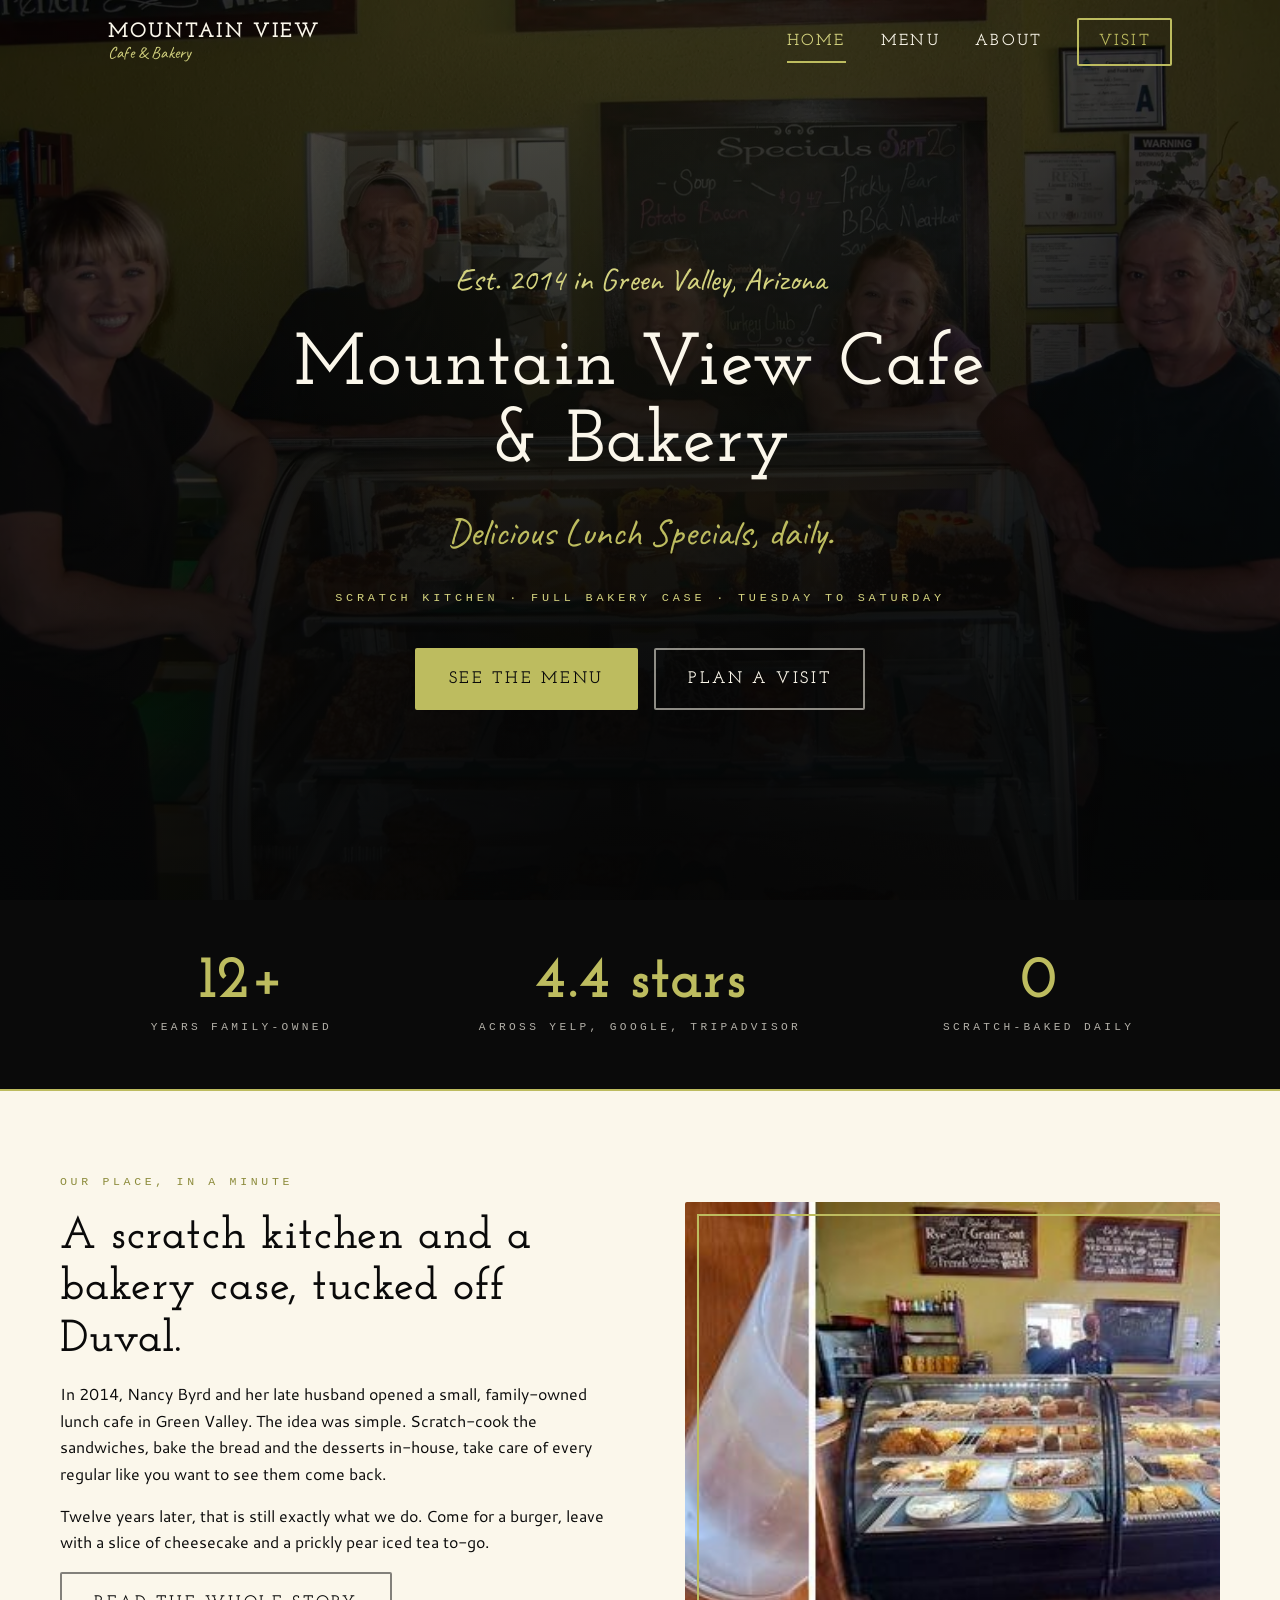
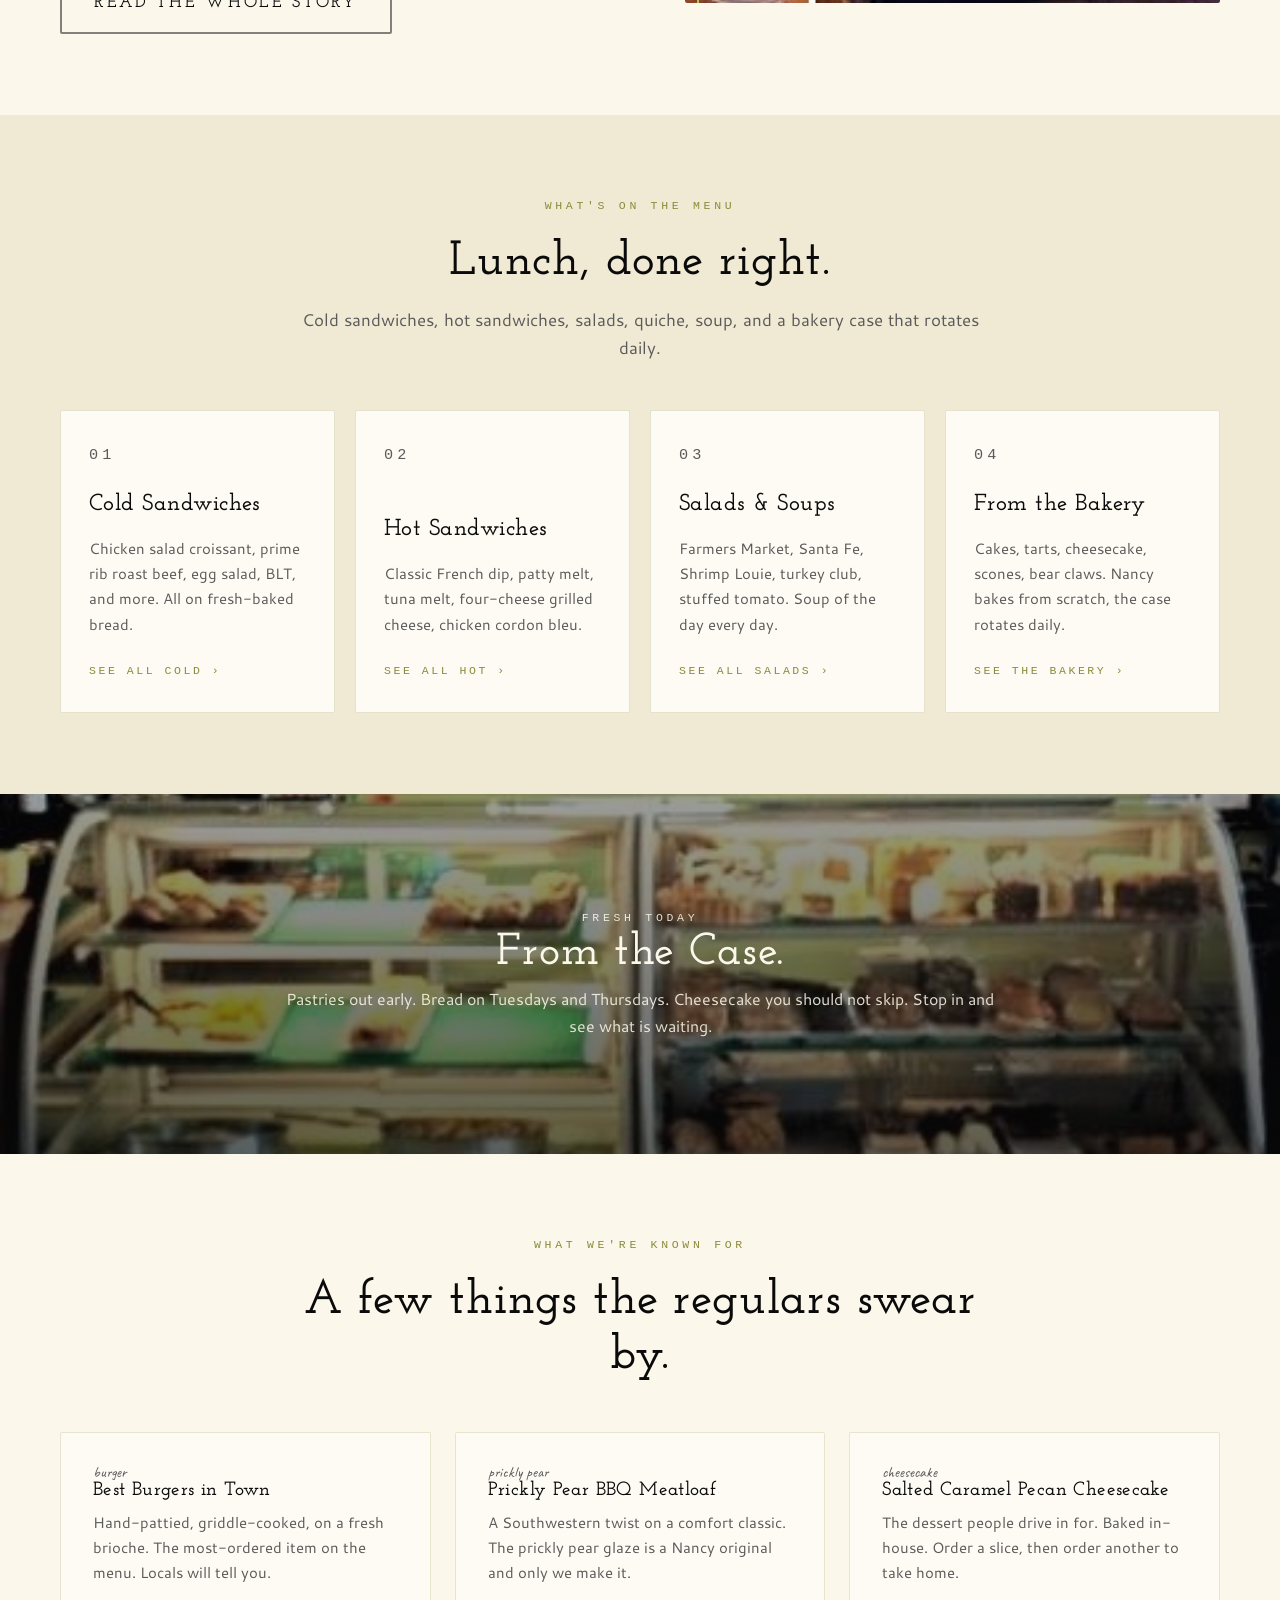
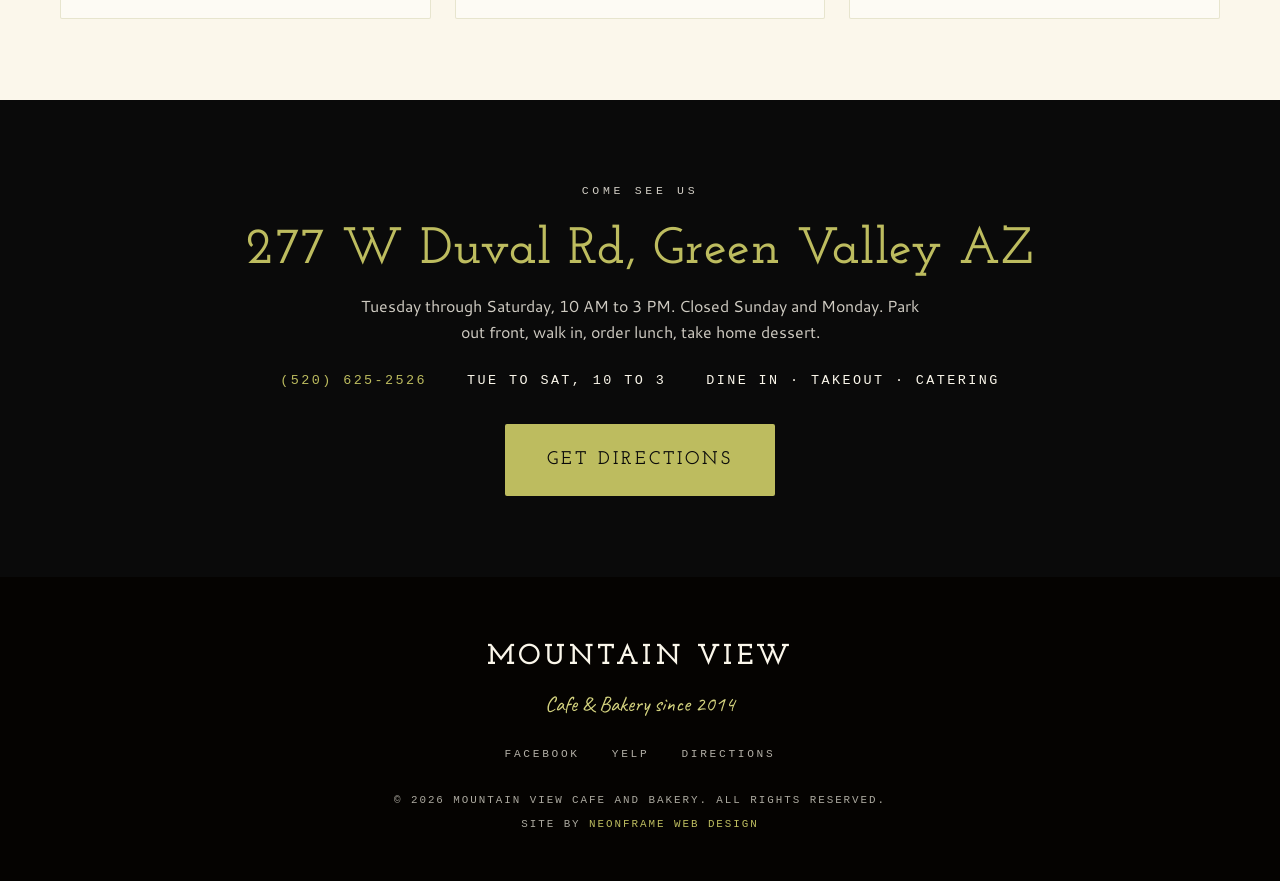
==== index.html @ 84bc4da9 "Initial commit: Mountain View Cafe and Bakery spec site Four page static site (Home, Menu, About, Vi" ====
<!DOCTYPE html>
<html lang="en">
<head>
<meta charset="UTF-8">
<meta name="viewport" content="width=device-width, initial-scale=1.0">
<title>Mountain View Cafe and Bakery, Green Valley AZ since 2014</title>
<meta name="description" content="Scratch-baked cafe and bakery in Green Valley, Arizona. Fresh sandwiches, house-made soups, daily bakery case. Open Monday to Saturday, 10 AM to 3 PM.">
<link rel="icon" type="image/jpeg" href="images/hero_team.jpg">
<link rel="preload" as="image" href="images/hero_team.webp" fetchpriority="high" type="image/webp">
<link rel="preconnect" href="https://fonts.googleapis.com">
<link rel="preconnect" href="https://fonts.gstatic.com" crossorigin>
<link rel="preload" href="https://fonts.googleapis.com/css2?family=Josefin+Slab:wght@400;500;600;700&family=Cantarell:wght@400;700&family=Caveat:wght@500;600&display=swap" as="style">
<link rel="stylesheet" href="https://fonts.googleapis.com/css2?family=Josefin+Slab:wght@400;500;600;700&family=Cantarell:wght@400;700&family=Caveat:wght@500;600&display=swap" media="print" onload="this.media='all'">
<noscript><link rel="stylesheet" href="https://fonts.googleapis.com/css2?family=Josefin+Slab:wght@400;500;600;700&family=Cantarell:wght@400;700&family=Caveat:wght@500;600&display=swap"></noscript>
<link rel="stylesheet" href="style.css">
</head>
<body class="is-home">

<header class="nav" id="nav">
  <div class="nav__inner">
    <a href="index.html" class="nav__brand" aria-label="Mountain View Cafe and Bakery home">
      <span class="nav__wordmark">Mountain View</span>
      <span class="nav__tag">Cafe &amp; Bakery</span>
    </a>
    <nav class="nav__links" id="navLinks">
      <a href="index.html" class="active">Home</a>
      <a href="menu.html">Menu</a>
      <a href="about.html">About</a>
      <a href="visit.html" class="nav__cta">Visit</a>
    </nav>
    <button class="nav__burger" id="navBurger" aria-label="Open menu" aria-expanded="false">
      <span></span><span></span><span></span>
    </button>
  </div>
</header>

<main>

<section class="hero" id="hero">
  <div class="hero__bg" style="background-image: url('images/hero_team.webp')" aria-hidden="true"></div>
  <div class="hero__inner">
    <p class="hero__eyebrow">Est. 2014 in Green Valley, Arizona</p>
    <h1 class="hero__headline">Mountain View Cafe <br>&amp; Bakery</h1>
    <p class="hero__tagline">Delicious Lunch Specials, daily.</p>
    <p class="hero__sub">Scratch kitchen &middot; Full bakery case &middot; Tuesday to Saturday</p>
    <div class="hero__cta">
      <a href="menu.html" class="btn btn--olive">See the Menu</a>
      <a href="visit.html" class="btn btn--ghost">Plan a Visit</a>
    </div>
  </div>
</section>

<section class="stats">
  <div class="stats__inner">
    <div>
      <div class="stat__num" data-count="12" data-suffix="+">0</div>
      <p class="stat__label">Years Family-Owned</p>
    </div>
    <div>
      <div class="stat__num" data-count="4.4" data-decimals="1" data-suffix=" stars">0</div>
      <p class="stat__label">Across Yelp, Google, TripAdvisor</p>
    </div>
    <div>
      <div class="stat__num" data-count="0" data-suffix="">Fresh</div>
      <p class="stat__label">Scratch-Baked Daily</p>
    </div>
  </div>
</section>

<section class="section section--cream rise" id="story-teaser">
  <div class="section__inner">
    <div class="story">
      <div class="story__copy">
        <p class="eyebrow">Our Place, In a Minute</p>
        <h2>A scratch kitchen and a bakery case, tucked off Duval.</h2>
        <p>In 2014, Nancy Byrd and her late husband opened a small, family-owned lunch cafe in Green Valley. The idea was simple. Scratch-cook the sandwiches, bake the bread and the desserts in-house, take care of every regular like you want to see them come back.</p>
        <p>Twelve years later, that is still exactly what we do. Come for a burger, leave with a slice of cheesecake and a prickly pear iced tea to-go.</p>
        <a href="about.html" class="btn btn--ghost-dark">Read the Whole Story</a>
      </div>
      <div class="story__photo">
        <img width="448" height="240" src="images/bakery_case_wide.jpg" alt="Mountain View Cafe bakery case with daily pastries" loading="lazy">
      </div>
    </div>
  </div>
</section>

<section class="section section--cream-deep rise" id="menu-teaser">
  <div class="section__inner">
    <div class="section__head">
      <p class="eyebrow">What's on the Menu</p>
      <h2>Lunch, done right.</h2>
      <p class="section__lede">Cold sandwiches, hot sandwiches, salads, quiche, soup, and a bakery case that rotates daily.</p>
    </div>
    <div class="category-grid">

      <a href="menu.html#cold" class="cat-card">
        <p class="cat-card__num">01</p>
        <h3>Cold Sandwiches</h3>
        <p>Chicken salad croissant, prime rib roast beef, egg salad, BLT, and more. All on fresh-baked bread.</p>
        <span class="cat-card__link">See All Cold &rsaquo;</span>
      </a>

      <a href="menu.html#hot" class="cat-card">
        <p class="cat-card__num">02</p>
        <h3>Hot Sandwiches</h3>
        <p>Classic French dip, patty melt, tuna melt, four-cheese grilled cheese, chicken cordon bleu.</p>
        <span class="cat-card__link">See All Hot &rsaquo;</span>
      </a>

      <a href="menu.html#salads" class="cat-card">
        <p class="cat-card__num">03</p>
        <h3>Salads &amp; Soups</h3>
        <p>Farmers Market, Santa Fe, Shrimp Louie, turkey club, stuffed tomato. Soup of the day every day.</p>
        <span class="cat-card__link">See All Salads &rsaquo;</span>
      </a>

      <a href="menu.html#bakery" class="cat-card">
        <p class="cat-card__num">04</p>
        <h3>From the Bakery</h3>
        <p>Cakes, tarts, cheesecake, scones, bear claws. Nancy bakes from scratch, the case rotates daily.</p>
        <span class="cat-card__link">See the Bakery &rsaquo;</span>
      </a>

    </div>
  </div>
</section>

<section class="bakery-band rise" style="background-image: url('images/bakery_case.jpg');">
  <div class="bakery-band__inner">
    <p class="eyebrow eyebrow--cream">Fresh Today</p>
    <h2>From the Case.</h2>
    <p>Pastries out early. Bread on Tuesdays and Thursdays. Cheesecake you should not skip. Stop in and see what is waiting.</p>
  </div>
</section>

<section class="section section--cream rise" id="signature">
  <div class="section__inner">
    <div class="section__head">
      <p class="eyebrow">What We're Known For</p>
      <h2>A few things the regulars swear by.</h2>
    </div>
    <div class="touches">
      <div class="touch">
        <p class="touch__icon">burger</p>
        <h3>Best Burgers in Town</h3>
        <p>Hand-pattied, griddle-cooked, on a fresh brioche. The most-ordered item on the menu. Locals will tell you.</p>
      </div>
      <div class="touch">
        <p class="touch__icon">prickly pear</p>
        <h3>Prickly Pear BBQ Meatloaf</h3>
        <p>A Southwestern twist on a comfort classic. The prickly pear glaze is a Nancy original and only we make it.</p>
      </div>
      <div class="touch">
        <p class="touch__icon">cheesecake</p>
        <h3>Salted Caramel Pecan Cheesecake</h3>
        <p>The dessert people drive in for. Baked in-house. Order a slice, then order another to take home.</p>
      </div>
    </div>
  </div>
</section>

<section class="visit-band rise" id="visit-teaser">
  <p class="eyebrow eyebrow--olive">Come See Us</p>
  <h2>277 W Duval Rd, Green Valley AZ</h2>
  <p>Tuesday through Saturday, 10 AM to 3 PM. Closed Sunday and Monday. Park out front, walk in, order lunch, take home dessert.</p>
  <div class="visit-band__meta">
    <span><a href="tel:5206252526">(520) 625-2526</a></span>
    <span>Tue to Sat, 10 to 3</span>
    <span>Dine in &middot; Takeout &middot; Catering</span>
  </div>
  <a href="visit.html" class="btn btn--olive btn--lg">Get Directions</a>
</section>

</main>

<footer class="foot">
  <div class="foot__inner">
    <span class="foot__brand">Mountain View</span>
    <p class="foot__tag">Cafe &amp; Bakery since 2014</p>
    <div class="foot__social">
      <a href="https://www.facebook.com/mountainviewcafebakery/" target="_blank" rel="noopener">Facebook</a>
      <a href="https://www.yelp.com/biz/mountain-view-cafe-and-bakery-green-valley" target="_blank" rel="noopener">Yelp</a>
      <a href="https://www.google.com/maps/place/277+W+Duval+Rd,+Green+Valley,+AZ+85614" target="_blank" rel="noopener">Directions</a>
    </div>
    <p class="foot__copy">&copy; 2026 Mountain View Cafe and Bakery. All rights reserved.</p>
    <p class="foot__credit">Site by <a href="https://neonframewebdesign.com" target="_blank" rel="noopener">NeonFrame Web Design</a></p>
  </div>
</footer>

<script src="main.js"></script>
</body>
</html>
---- style.css ----
/* ============================================================
   Mountain View Cafe and Bakery, Green Valley AZ
   Palette locked to their actual brand:
   olive #bdbc5f (their wall color), black, warm cream
   Fonts locked to their actual choices:
   Josefin Slab (display), Cantarell (body), Caveat (script accent)
   ============================================================ */

:root {
  --olive: #bdbc5f;
  --olive-deep: #8C8B3B;
  --olive-dark: #6B6A2A;
  --olive-bright: #D4D37F;
  --olive-pale: rgba(189, 188, 95, 0.12);

  --ink: #0a0a0a;
  --ink-soft: #2a2a2a;
  --ink-muted: #5a5a5a;

  --cream: #FBF7EB;
  --cream-deep: #F0E9D4;
  --cream-soft: #FDFBF4;
  --bone: #FFFFFF;

  --yellow: #FFEB3B;

  --font-display: 'Josefin Slab', 'Rockwell', Georgia, serif;
  --font-body: 'Cantarell', system-ui, -apple-system, 'Segoe UI', Arial, sans-serif;
  --font-script: 'Caveat', 'Kaushan Script', cursive;
  --font-mono: 'IBM Plex Mono', ui-monospace, monospace;

  --max-w: 1160px;
  --gutter: clamp(1.25rem, 4vw, 3rem);
  --pad-y: clamp(4.5rem, 9vh, 7rem);
  --radius: 2px;

  --shadow-sm: 0 2px 12px rgba(0, 0, 0, 0.06);
  --shadow-md: 0 8px 28px rgba(0, 0, 0, 0.14);
  --shadow-lg: 0 18px 56px rgba(0, 0, 0, 0.22);
}

/* ---------- Reset ---------- */
*, *::before, *::after { box-sizing: border-box; }
html { scroll-behavior: smooth; }
body {
  margin: 0;
  font-family: var(--font-body);
  color: var(--ink);
  background: var(--cream-soft);
  line-height: 1.65;
  -webkit-font-smoothing: antialiased;
  -moz-osx-font-smoothing: grayscale;
  overflow-x: hidden;
}

img { max-width: 100%; height: auto; display: block; }

h1, h2, h3, h4 {
  font-family: var(--font-display);
  font-weight: 600;
  letter-spacing: 0.02em;
  line-height: 1.15;
  margin: 0 0 0.5em;
}
p { margin: 0 0 1em; }
a { color: inherit; text-decoration: none; }

/* ---------- Shared ---------- */
.eyebrow {
  font-family: var(--font-mono);
  font-size: 0.72rem;
  text-transform: uppercase;
  letter-spacing: 0.32em;
  color: var(--olive-deep);
  margin: 0 0 1.25rem;
  font-weight: 500;
}
.eyebrow--cream { color: var(--olive-bright); }
.eyebrow--olive { color: var(--olive); }

.script {
  font-family: var(--font-script);
  text-transform: none;
  letter-spacing: 0.01em;
  line-height: 1;
  font-weight: 500;
}

.btn {
  display: inline-block;
  font-family: var(--font-display);
  font-size: 1.05rem;
  font-weight: 600;
  text-transform: uppercase;
  letter-spacing: 0.16em;
  padding: 0.95rem 2rem;
  border-radius: var(--radius);
  border: 2px solid transparent;
  cursor: pointer;
  transition: transform 0.25s ease, background 0.25s ease, color 0.25s ease, border-color 0.25s ease, box-shadow 0.25s ease;
  white-space: nowrap;
}
.btn--olive {
  background: var(--olive);
  color: var(--ink);
  border-color: var(--olive);
}
.btn--olive:hover {
  background: var(--olive-bright);
  border-color: var(--olive-bright);
  transform: translateY(-2px);
  box-shadow: 0 10px 24px rgba(189, 188, 95, 0.36);
}
.btn--ink {
  background: var(--ink);
  color: var(--cream);
  border-color: var(--ink);
}
.btn--ink:hover {
  background: var(--ink-soft);
  border-color: var(--ink-soft);
  transform: translateY(-2px);
  box-shadow: 0 10px 24px rgba(0, 0, 0, 0.22);
}
.btn--ghost {
  background: transparent;
  color: var(--cream);
  border-color: rgba(251, 247, 235, 0.55);
}
.btn--ghost:hover {
  border-color: var(--cream);
  background: rgba(251, 247, 235, 0.08);
  color: var(--bone);
  transform: translateY(-2px);
}
.btn--ghost-dark {
  background: transparent;
  color: var(--ink);
  border-color: rgba(10, 10, 10, 0.5);
}
.btn--ghost-dark:hover {
  border-color: var(--ink);
  background: rgba(10, 10, 10, 0.04);
  transform: translateY(-2px);
}
.btn--lg { padding: 1.2rem 2.5rem; font-size: 1.15rem; }

.rise {
  opacity: 0;
  transform: translateY(28px);
  transition: opacity 0.9s ease, transform 0.9s ease;
}
.rise.visible {
  opacity: 1;
  transform: translateY(0);
}

/* ---------- Nav ---------- */
.nav {
  position: fixed;
  top: 0;
  left: 0;
  right: 0;
  z-index: 60;
  padding: 1.1rem 0;
  transition: background 0.35s ease, padding 0.35s ease, box-shadow 0.35s ease, backdrop-filter 0.35s ease;
}
.nav__inner {
  max-width: var(--max-w);
  margin: 0 auto;
  padding: 0 var(--gutter);
  display: flex;
  align-items: center;
  justify-content: space-between;
  gap: 1.5rem;
}
.nav__brand {
  display: flex;
  flex-direction: column;
  line-height: 1;
  color: var(--cream);
}
.nav__wordmark {
  font-family: var(--font-display);
  font-size: 1.3rem;
  font-weight: 700;
  letter-spacing: 0.1em;
  color: var(--cream);
  text-transform: uppercase;
}
.nav__tag {
  font-family: var(--font-script);
  font-size: 1.05rem;
  letter-spacing: 0.01em;
  margin-top: 2px;
  color: var(--olive-bright);
}
.nav__links {
  display: flex;
  gap: 2.2rem;
  align-items: center;
}
.nav__links a {
  font-family: var(--font-display);
  font-size: 1rem;
  font-weight: 600;
  letter-spacing: 0.14em;
  text-transform: uppercase;
  color: var(--cream);
  position: relative;
  padding: 0.25rem 0;
  transition: color 0.25s ease;
}
.nav__links a::after {
  content: '';
  position: absolute;
  left: 0; right: 0; bottom: -4px;
  height: 2px;
  background: var(--olive);
  transform: scaleX(0);
  transform-origin: left;
  transition: transform 0.3s ease;
}
.nav__links a:hover,
.nav__links a.active {
  color: var(--olive-bright);
}
.nav__links a:hover::after,
.nav__links a.active::after {
  transform: scaleX(1);
}
.nav__cta {
  padding: 0.55rem 1.2rem !important;
  border: 2px solid var(--olive);
  border-radius: var(--radius);
  color: var(--olive) !important;
}
.nav__cta::after { display: none !important; }
.nav__cta:hover {
  background: var(--olive);
  color: var(--ink) !important;
}

.nav--scrolled {
  background: rgba(10, 10, 10, 0.92);
  backdrop-filter: blur(10px);
  -webkit-backdrop-filter: blur(10px);
  box-shadow: 0 2px 20px rgba(0, 0, 0, 0.28);
  padding: 0.7rem 0;
}

.nav__burger {
  display: none;
  background: none;
  border: none;
  width: 40px;
  height: 40px;
  cursor: pointer;
  padding: 8px;
  position: relative;
}
.nav__burger span {
  display: block;
  width: 24px;
  height: 2px;
  background: var(--cream);
  margin: 5px auto;
  transition: transform 0.3s ease, opacity 0.25s ease, background 0.25s ease;
}
.nav__burger.open span:nth-child(1) { transform: translateY(7px) rotate(45deg); background: var(--olive); }
.nav__burger.open span:nth-child(2) { opacity: 0; }
.nav__burger.open span:nth-child(3) { transform: translateY(-7px) rotate(-45deg); background: var(--olive); }

/* ---------- Hero ---------- */
.hero {
  position: relative;
  min-height: 100vh;
  display: flex;
  align-items: center;
  justify-content: center;
  padding: 8rem var(--gutter) 4rem;
  color: var(--cream);
  text-align: center;
  overflow: hidden;
}
.hero__bg {
  position: absolute;
  inset: 0;
  z-index: 0;
  background-position: center;
  background-size: cover;
  filter: brightness(0.55) saturate(1.05);
}
.hero__bg::after {
  content: '';
  position: absolute;
  inset: 0;
  background:
    radial-gradient(ellipse at top, rgba(189, 188, 95, 0.15), transparent 55%),
    radial-gradient(ellipse at bottom, rgba(10, 10, 10, 0.92), transparent 70%),
    linear-gradient(180deg, rgba(10,10,10,0.45) 0%, rgba(10,10,10,0.85) 100%);
}
.hero__inner {
  position: relative;
  z-index: 2;
  max-width: 880px;
  display: flex;
  flex-direction: column;
  align-items: center;
  gap: 1.25rem;
}
.hero__eyebrow {
  font-family: var(--font-script);
  font-size: clamp(1.4rem, 3vw, 2rem);
  color: var(--olive-bright);
  margin: 0;
}
.hero__headline {
  font-size: clamp(2.6rem, 6.5vw, 4.6rem);
  margin: 0;
  letter-spacing: 0.02em;
  color: var(--cream);
  line-height: 1.05;
}
.hero__tagline {
  font-family: var(--font-script);
  font-size: clamp(1.6rem, 3.4vw, 2.4rem);
  color: var(--olive);
  margin: 0;
}
.hero__sub {
  font-family: var(--font-mono);
  font-size: 0.74rem;
  letter-spacing: 0.32em;
  text-transform: uppercase;
  color: var(--olive-bright);
  margin: 0.25rem 0 0;
}
.hero__cta {
  display: flex;
  gap: 1rem;
  flex-wrap: wrap;
  justify-content: center;
  margin-top: 1.25rem;
}

.hero--compact { min-height: 58vh; padding-top: 9rem; }
.hero--compact .hero__headline { font-size: clamp(2.2rem, 5vw, 3.6rem); }

.hero--olive {
  background: var(--olive);
  color: var(--ink);
  min-height: 48vh;
}
.hero--olive .hero__bg { display: none; }
.hero--olive .hero__eyebrow { color: var(--ink-soft); }
.hero--olive .hero__headline { color: var(--ink); }
.hero--olive .hero__tagline { color: var(--ink-soft); }
.hero--olive .hero__sub { color: var(--ink-soft); }

/* ---------- Stats strip ---------- */
.stats {
  background: var(--ink);
  color: var(--cream);
  padding: 3.25rem var(--gutter);
  border-bottom: 2px solid var(--olive);
}
.stats__inner {
  max-width: var(--max-w);
  margin: 0 auto;
  display: grid;
  grid-template-columns: 1fr;
  gap: 2.25rem;
  text-align: center;
}
.stat__num {
  font-family: var(--font-display);
  font-size: clamp(2.8rem, 5.5vw, 3.8rem);
  color: var(--olive);
  line-height: 1;
  margin-bottom: 0.35rem;
  font-weight: 700;
}
.stat__label {
  font-family: var(--font-mono);
  font-size: 0.7rem;
  letter-spacing: 0.3em;
  text-transform: uppercase;
  color: rgba(251, 247, 235, 0.7);
  margin: 0;
}

/* ---------- Section bands ---------- */
.section {
  padding: var(--pad-y) var(--gutter);
}
.section--cream { background: var(--cream); color: var(--ink); }
.section--cream-deep { background: var(--cream-deep); color: var(--ink); }
.section--ink { background: var(--ink); color: var(--cream); }
.section--olive { background: var(--olive); color: var(--ink); }

.section__inner {
  max-width: var(--max-w);
  margin: 0 auto;
}
.section__head {
  max-width: 720px;
  margin: 0 auto 3rem;
  text-align: center;
}
.section__head h2 {
  font-size: clamp(2.2rem, 5vw, 3rem);
  margin-bottom: 1rem;
}
.section--cream .section__head h2,
.section--cream-deep .section__head h2 { color: var(--ink); }
.section--ink .section__head h2 { color: var(--cream); }
.section--olive .section__head h2 { color: var(--ink); }
.section__lede {
  font-size: 1.06rem;
}
.section--cream .section__lede,
.section--cream-deep .section__lede { color: var(--ink-muted); }
.section--ink .section__lede { color: rgba(251, 247, 235, 0.78); }
.section--olive .section__lede { color: var(--ink-soft); }

/* ---------- Story split ---------- */
.story {
  display: grid;
  grid-template-columns: 1fr;
  gap: 2.5rem;
  align-items: center;
}
.story__copy h2 {
  font-size: clamp(2rem, 4.5vw, 2.8rem);
  margin-bottom: 1rem;
}
.story__photo {
  position: relative;
  overflow: hidden;
  border-radius: var(--radius);
  aspect-ratio: 4 / 3;
}
.story__photo img {
  width: 100%;
  height: 100%;
  object-fit: cover;
}
.story__photo::after {
  content: '';
  position: absolute;
  inset: 0;
  border: 2px solid var(--olive);
  pointer-events: none;
  transform: translate(12px, 12px);
  transition: transform 0.4s ease;
}
.story__photo:hover::after { transform: translate(8px, 8px); }

/* ---------- Category cards (home menu teaser) ---------- */
.category-grid {
  display: grid;
  grid-template-columns: 1fr;
  gap: 1.25rem;
}
.cat-card {
  background: var(--cream-soft);
  border: 1px solid rgba(139, 139, 59, 0.22);
  border-radius: var(--radius);
  padding: 2rem 1.75rem;
  transition: transform 0.35s ease, border-color 0.35s ease, box-shadow 0.35s ease, background 0.35s ease;
  display: flex;
  flex-direction: column;
  gap: 0.5rem;
  text-align: left;
}
.cat-card:hover {
  transform: translateY(-4px);
  border-color: var(--olive);
  box-shadow: var(--shadow-md);
  background: var(--cream);
}
.cat-card__num {
  font-family: var(--font-mono);
  font-size: 0.7rem;
  letter-spacing: 0.28em;
  color: var(--olive-deep);
  margin: 0 0 0.5rem;
}
.cat-card h3 {
  font-size: 1.45rem;
  color: var(--ink);
  margin: 0 0 0.6rem;
}
.cat-card p {
  color: var(--ink-muted);
  margin: 0 0 1rem;
  font-size: 0.95rem;
  flex: 1;
}
.cat-card__link {
  font-family: var(--font-mono);
  font-size: 0.72rem;
  letter-spacing: 0.22em;
  text-transform: uppercase;
  color: var(--olive-deep);
  font-weight: 500;
}
.cat-card:hover .cat-card__link { color: var(--ink); }

/* ---------- Bakery highlight strip ---------- */
.bakery-band {
  position: relative;
  min-height: 360px;
  background-position: center;
  background-size: cover;
  display: flex;
  align-items: center;
  justify-content: center;
  color: var(--cream);
  padding: 5rem var(--gutter);
  text-align: center;
  overflow: hidden;
}
.bakery-band::before {
  content: '';
  position: absolute;
  inset: 0;
  background: linear-gradient(180deg, rgba(10,10,10,0.4), rgba(10,10,10,0.65));
}
.bakery-band__inner {
  position: relative;
  z-index: 2;
  max-width: 720px;
}
.bakery-band h2 {
  font-size: clamp(2rem, 4.5vw, 2.8rem);
  color: var(--cream);
  margin: 0 0 0.5rem;
}
.bakery-band p {
  color: rgba(251, 247, 235, 0.88);
  margin: 0;
}

/* ---------- Menu list (menu.html) ---------- */
.menu-cat {
  margin-bottom: 4rem;
}
.menu-cat__head {
  display: flex;
  align-items: baseline;
  gap: 1rem;
  margin-bottom: 1.75rem;
  padding-bottom: 1rem;
  border-bottom: 2px solid var(--olive);
}
.menu-cat__head h2 {
  font-size: clamp(1.75rem, 3.4vw, 2.3rem);
  margin: 0;
  color: var(--ink);
}
.menu-cat__head .script {
  font-size: 1.6rem;
  color: var(--olive-deep);
  margin-left: auto;
}
.menu-cat__intro {
  max-width: 620px;
  margin: 0 0 1.75rem;
  color: var(--ink-muted);
}
.menu-list {
  display: grid;
  grid-template-columns: 1fr;
  gap: 1.4rem;
}
.menu-item h3 {
  font-size: 1.2rem;
  color: var(--ink);
  margin: 0 0 0.3rem;
  font-weight: 600;
}
.menu-item p {
  margin: 0;
  font-size: 0.94rem;
  color: var(--ink-muted);
}

.menu-note {
  background: var(--olive-pale);
  border-left: 3px solid var(--olive);
  padding: 1.5rem 1.75rem;
  margin: 2.5rem 0;
  font-family: var(--font-mono);
  font-size: 0.88rem;
  color: var(--ink-soft);
  line-height: 1.7;
}

/* ---------- Quote ---------- */
.pull-quote {
  max-width: 780px;
  margin: 4rem auto;
  text-align: center;
}
.pull-quote blockquote {
  margin: 0;
  font-family: var(--font-display);
  font-style: italic;
  font-size: clamp(1.4rem, 3vw, 2rem);
  line-height: 1.35;
  color: var(--ink);
}
.pull-quote cite {
  display: block;
  margin-top: 1.25rem;
  font-family: var(--font-mono);
  font-style: normal;
  font-size: 0.72rem;
  letter-spacing: 0.28em;
  text-transform: uppercase;
  color: var(--olive-deep);
}

/* ---------- Signature touches ---------- */
.touches {
  display: grid;
  grid-template-columns: 1fr;
  gap: 1.5rem;
}
.touch {
  background: var(--cream-soft);
  border: 1px solid rgba(139, 139, 59, 0.2);
  padding: 2rem;
  border-radius: var(--radius);
}
.touch__icon {
  font-family: var(--font-script);
  font-size: 2rem;
  color: var(--olive-deep);
  margin: 0 0 0.5rem;
  line-height: 1;
}
.touch h3 {
  font-size: 1.2rem;
  color: var(--ink);
  margin: 0 0 0.5rem;
}
.touch p {
  font-size: 0.95rem;
  color: var(--ink-muted);
  margin: 0;
}

/* ---------- Crew ---------- */
.crew {
  display: grid;
  grid-template-columns: 1fr;
  gap: 2rem;
}
.crew__card {
  background: var(--cream-soft);
  border: 1px solid rgba(139, 139, 59, 0.22);
  padding: 2rem;
  border-radius: var(--radius);
}
.crew__card.is-placeholder {
  background: transparent;
  border: 1.5px dashed rgba(139, 139, 59, 0.48);
  text-align: center;
  display: flex;
  flex-direction: column;
  align-items: center;
  justify-content: center;
  min-height: 200px;
}
.crew__role {
  font-family: var(--font-mono);
  font-size: 0.68rem;
  letter-spacing: 0.32em;
  text-transform: uppercase;
  color: var(--olive-deep);
  margin: 0 0 0.5rem;
}
.crew__card h3 {
  font-size: 1.4rem;
  color: var(--ink);
}
.crew__card p { color: var(--ink-muted); margin-bottom: 0; }
.tbd {
  font-family: var(--font-mono);
  font-size: 0.78rem;
  letter-spacing: 0.18em;
  color: var(--olive-deep);
}

/* ---------- Hours ---------- */
.hours {
  background: var(--ink);
  color: var(--cream);
  padding: 2.5rem 2rem;
  border-radius: var(--radius);
  border: 2px solid var(--olive);
}
.hours h3 {
  color: var(--olive);
  font-size: 1.6rem;
  margin-bottom: 1.5rem;
  text-align: center;
}
.hours__grid {
  display: grid;
  grid-template-columns: 1fr 1fr;
  gap: 0.6rem 2rem;
}
.hours__row {
  display: contents;
}
.hours__day {
  font-family: var(--font-mono);
  font-size: 0.78rem;
  letter-spacing: 0.22em;
  text-transform: uppercase;
  color: rgba(251, 247, 235, 0.72);
}
.hours__time {
  text-align: right;
  font-family: var(--font-display);
  font-size: 1.1rem;
  color: var(--cream);
  letter-spacing: 0.03em;
}
.hours__row--closed .hours__time { color: var(--olive-deep); font-style: italic; }
.hours__foot {
  margin-top: 1.5rem;
  padding-top: 1.25rem;
  border-top: 1px solid rgba(189, 188, 95, 0.3);
  font-family: var(--font-mono);
  font-size: 0.72rem;
  letter-spacing: 0.18em;
  text-transform: uppercase;
  color: rgba(251, 247, 235, 0.7);
  text-align: center;
}

/* ---------- Good to know list ---------- */
.know {
  display: grid;
  grid-template-columns: 1fr;
  gap: 1rem;
  max-width: 720px;
  margin: 0 auto;
}
.know li {
  list-style: none;
  padding: 1rem 1.25rem;
  background: var(--cream-soft);
  border: 1px solid rgba(139, 139, 59, 0.2);
  border-radius: var(--radius);
  font-size: 0.98rem;
  color: var(--ink-soft);
  display: flex;
  align-items: center;
  gap: 0.8rem;
}
.know li::before {
  content: '';
  width: 10px;
  height: 10px;
  background: var(--olive);
  border-radius: 50%;
  flex-shrink: 0;
}
.know {
  padding: 0;
  margin: 0 auto;
}

/* ---------- Map ---------- */
.map {
  background: var(--ink);
  padding: 0;
  overflow: hidden;
}
.map__inner {
  display: grid;
  grid-template-columns: 1fr;
  align-items: stretch;
  min-height: 420px;
}
.map__copy {
  padding: 3rem var(--gutter);
  color: var(--cream);
  display: flex;
  flex-direction: column;
  justify-content: center;
}
.map__copy h2 {
  color: var(--cream);
  font-size: clamp(2rem, 4vw, 2.6rem);
  margin-bottom: 1rem;
}
.map__copy p { color: rgba(251, 247, 235, 0.78); }
.map__details {
  margin: 1.5rem 0 1.75rem;
  font-family: var(--font-mono);
  font-size: 0.92rem;
  line-height: 1.85;
  color: var(--cream);
}
.map__details a { color: var(--olive); }
.map__details a:hover { color: var(--olive-bright); }
.map__embed {
  background: var(--ink);
  position: relative;
  min-height: 380px;
}
.map__embed iframe {
  width: 100%;
  height: 100%;
  border: 0;
  display: block;
  filter: grayscale(0.3) contrast(1.05);
}

/* ---------- Visit-band ---------- */
.visit-band {
  background: var(--ink);
  color: var(--cream);
  padding: var(--pad-y) var(--gutter);
  text-align: center;
}
.visit-band h2 {
  font-size: clamp(2.4rem, 5vw, 3.2rem);
  color: var(--olive);
  margin-bottom: 0.75rem;
}
.visit-band p {
  color: rgba(251, 247, 235, 0.82);
  max-width: 580px;
  margin: 0 auto 1.4rem;
}
.visit-band__meta {
  display: flex;
  flex-wrap: wrap;
  gap: 1rem 2.5rem;
  justify-content: center;
  margin: 1.5rem 0 2rem;
  font-family: var(--font-mono);
  font-size: 0.84rem;
  letter-spacing: 0.18em;
  text-transform: uppercase;
  color: var(--cream);
}
.visit-band__meta a { color: var(--olive); }

/* ---------- Footer ---------- */
.foot {
  background: #050301;
  color: rgba(251, 247, 235, 0.68);
  padding: 3.5rem var(--gutter) 2.5rem;
  text-align: center;
}
.foot__inner {
  max-width: 720px;
  margin: 0 auto;
}
.foot__brand {
  font-family: var(--font-display);
  font-size: 1.8rem;
  font-weight: 700;
  letter-spacing: 0.12em;
  color: var(--cream);
  display: inline-block;
  text-transform: uppercase;
  margin-bottom: 0.2rem;
}
.foot__tag {
  font-family: var(--font-script);
  font-size: 1.35rem;
  color: var(--olive-bright);
  margin: 0.1rem 0 1.5rem;
}
.foot__social {
  display: flex;
  gap: 2rem;
  justify-content: center;
  margin-bottom: 1.75rem;
}
.foot__social a {
  font-family: var(--font-mono);
  font-size: 0.7rem;
  letter-spacing: 0.24em;
  text-transform: uppercase;
  color: rgba(251, 247, 235, 0.7);
  transition: color 0.25s ease;
}
.foot__social a:hover { color: var(--olive); }
.foot__copy, .foot__credit {
  font-family: var(--font-mono);
  font-size: 0.68rem;
  letter-spacing: 0.18em;
  text-transform: uppercase;
  margin: 0.4rem 0;
}
.foot__credit a {
  color: var(--olive);
  transition: color 0.25s ease;
}
.foot__credit a:hover { color: var(--olive-bright); }

/* ---------- Responsive ---------- */
@media (min-width: 640px) {
  .stats__inner { grid-template-columns: repeat(3, 1fr); }
  .category-grid { grid-template-columns: repeat(2, 1fr); }
  .touches { grid-template-columns: repeat(2, 1fr); }
  .crew { grid-template-columns: repeat(2, 1fr); }
  .menu-list { grid-template-columns: repeat(2, 1fr); }
}

@media (min-width: 880px) {
  .story { grid-template-columns: 1.05fr 1fr; gap: 4rem; }
  .story.story--reverse > :first-child { order: 2; }
  .map__inner { grid-template-columns: 1fr 1.2fr; }
  .map__copy { padding: 4rem; }
  .category-grid { grid-template-columns: repeat(4, 1fr); }
  .crew { grid-template-columns: repeat(3, 1fr); }
  .touches { grid-template-columns: repeat(3, 1fr); }
}

@media (min-width: 1024px) {
  .menu-list { grid-template-columns: repeat(2, 1fr); gap: 2rem 4rem; }
}

/* Mobile nav */
@media (max-width: 879px) {
  .nav__burger { display: block; }
  .nav__links {
    position: fixed;
    top: 0; right: 0; bottom: 0;
    width: min(86vw, 340px);
    background: var(--ink);
    flex-direction: column;
    gap: 2rem;
    padding: 6rem 2rem 2rem;
    transform: translateX(100%);
    transition: transform 0.4s ease;
    box-shadow: var(--shadow-lg);
    align-items: flex-start;
  }
  .nav__links.open { transform: translateX(0); }
  .nav__links a { font-size: 1.3rem; }
  .nav__cta { align-self: stretch; text-align: center; }
}

@media (max-width: 520px) {
  .hero__cta { flex-direction: column; width: 100%; }
  .hero__cta .btn { width: 100%; }
}

@media (prefers-reduced-motion: reduce) {
  *, *::before, *::after {
    animation-duration: 0.01ms !important;
    animation-iteration-count: 1 !important;
    transition-duration: 0.01ms !important;
  }
  .rise { opacity: 1; transform: none; }
}
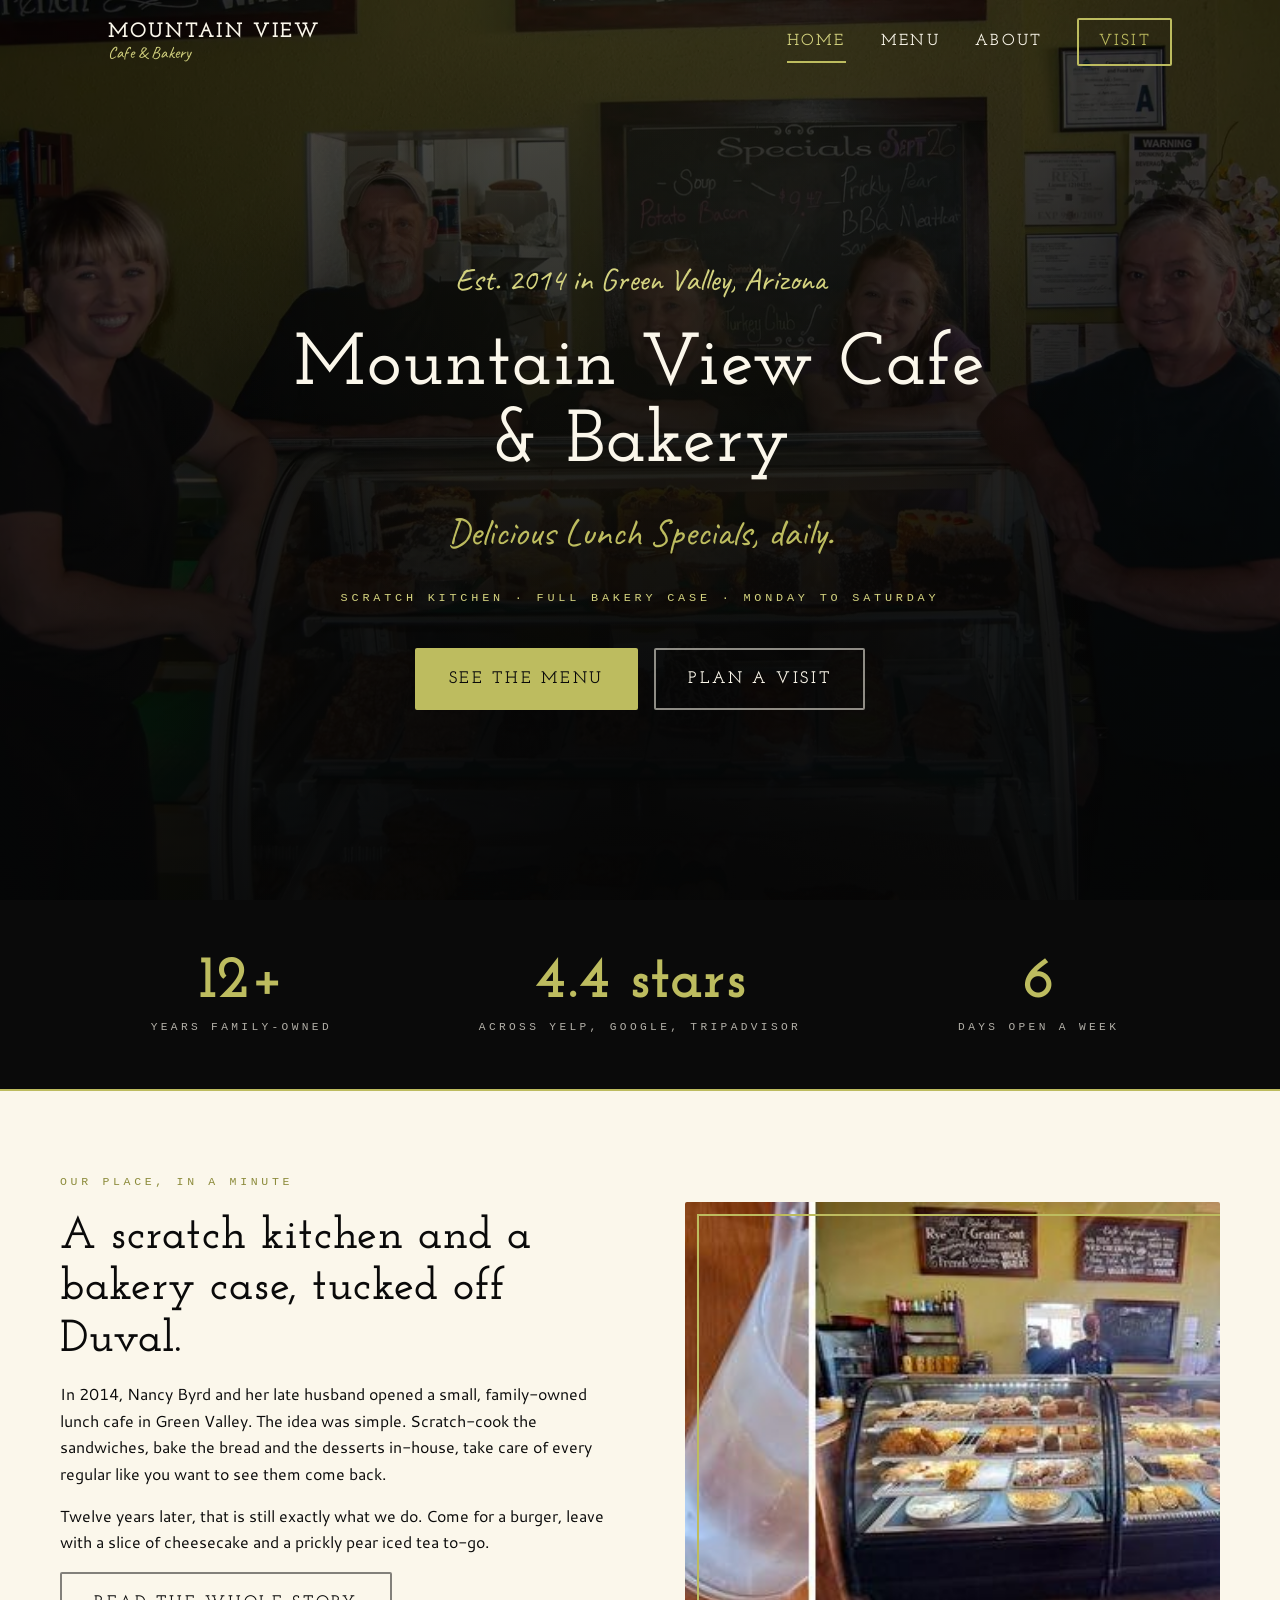
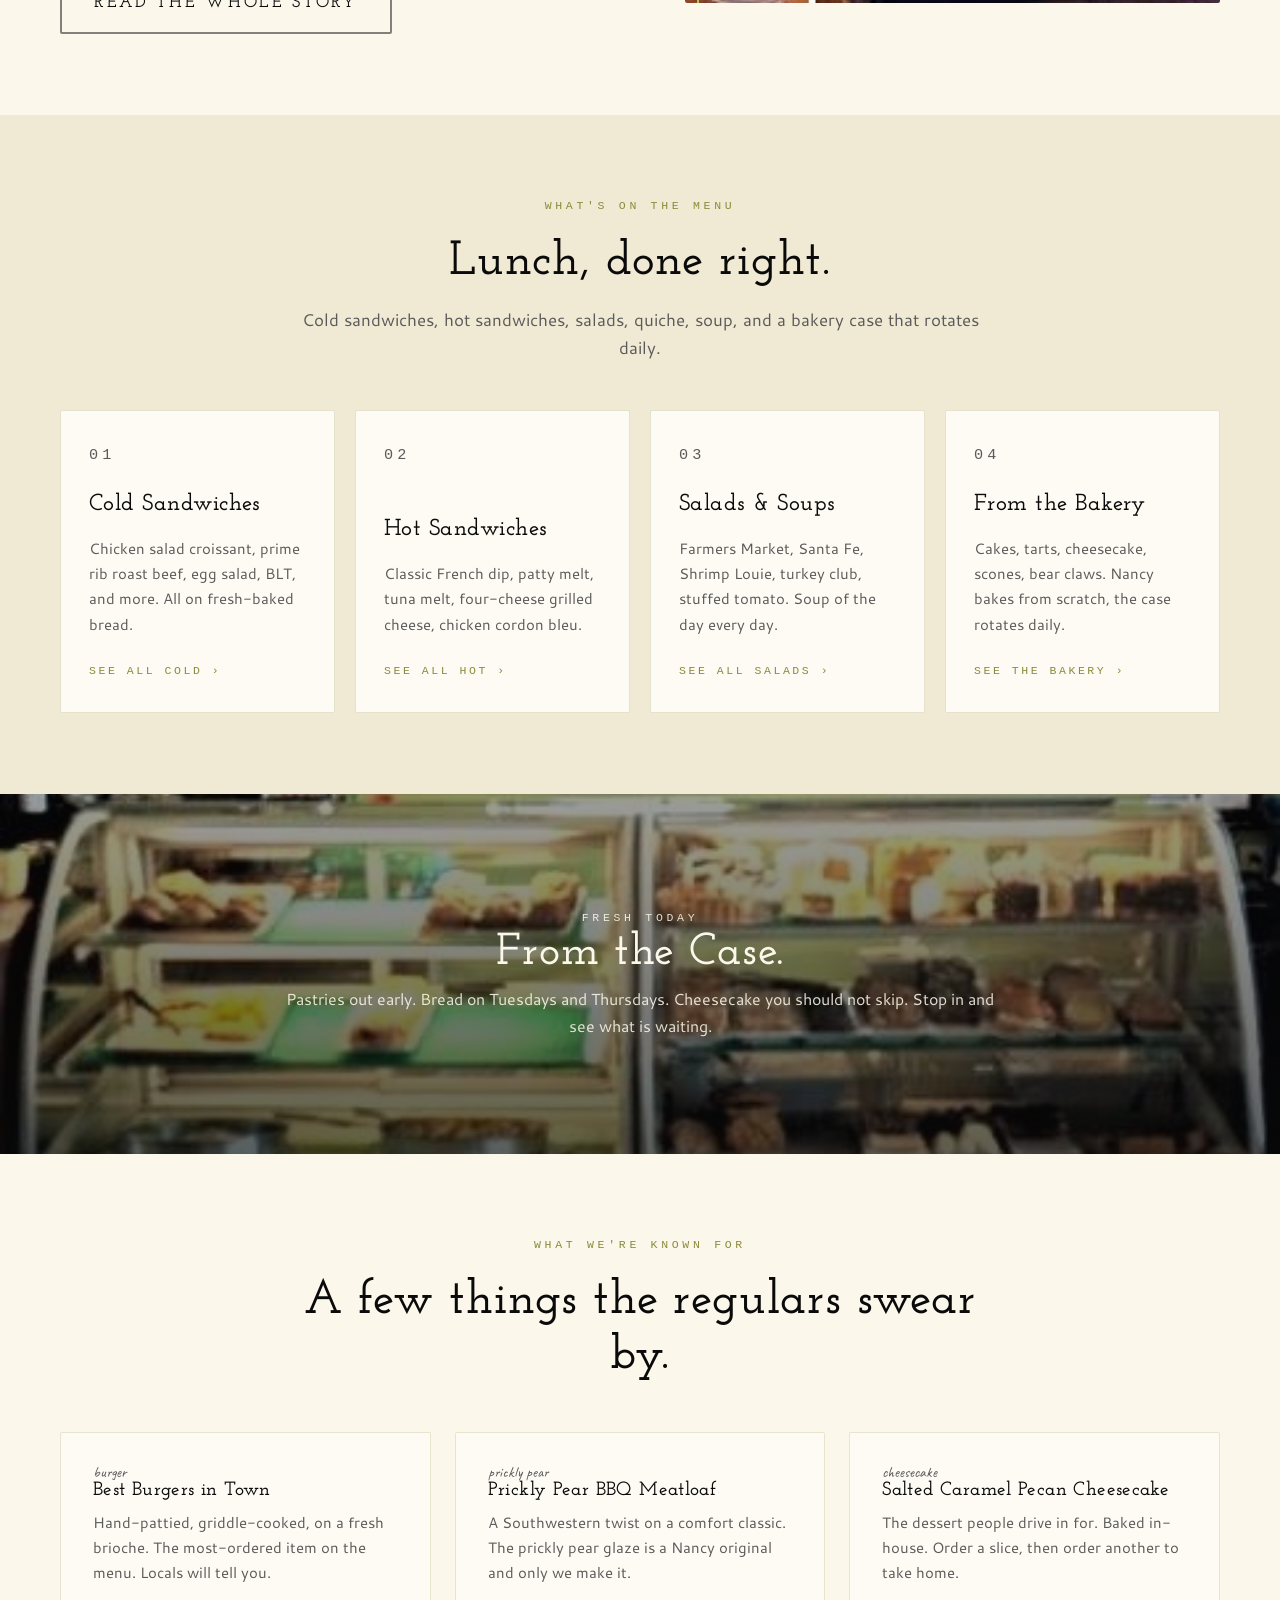
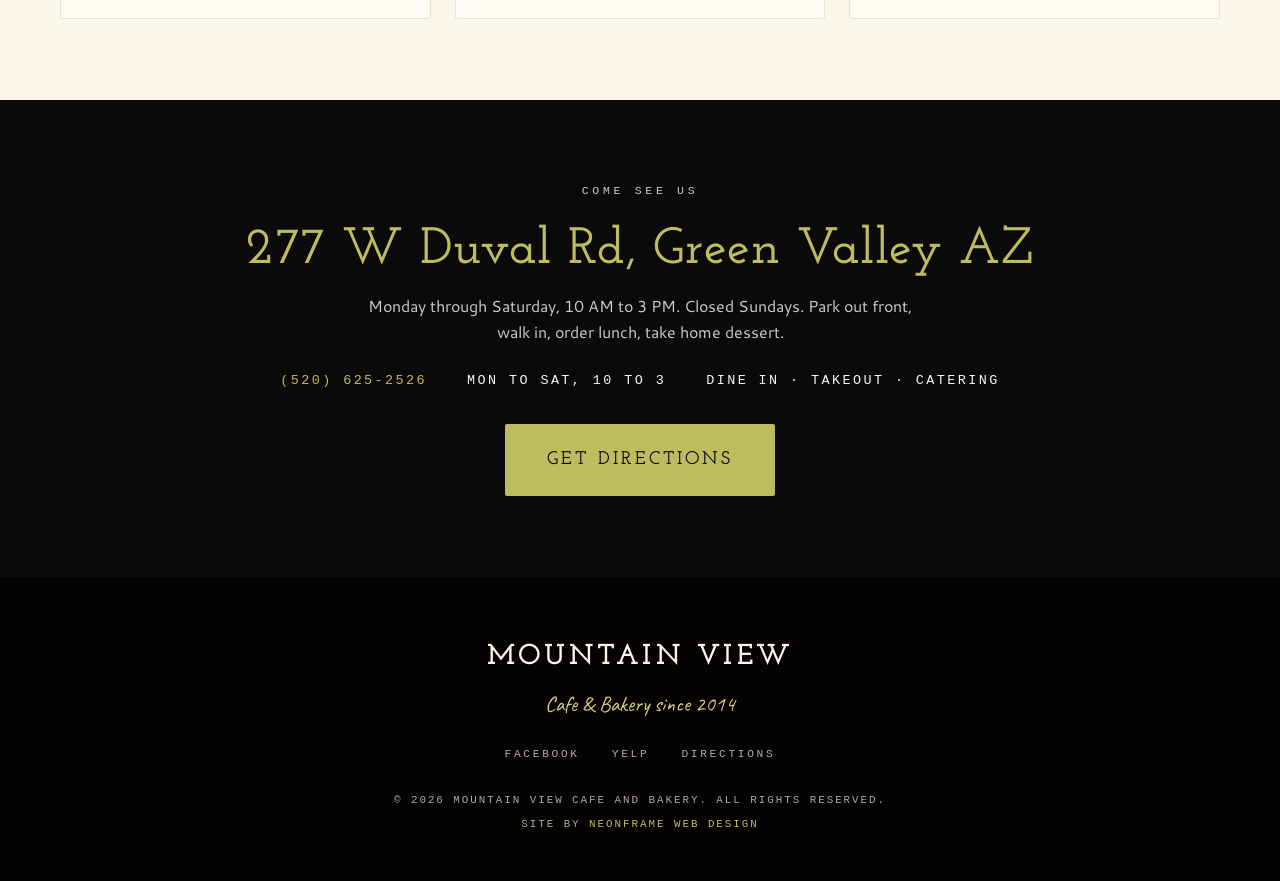
==== commit 30f847d2: "Fix: replace broken '0 Scratch-Baked Daily' stat with 'Days Open a Week' The home stats strip had da" ====
--- a/index.html
+++ b/index.html
@@ -42,7 +42,7 @@
     <p class="hero__eyebrow">Est. 2014 in Green Valley, Arizona</p>
     <h1 class="hero__headline">Mountain View Cafe <br>&amp; Bakery</h1>
     <p class="hero__tagline">Delicious Lunch Specials, daily.</p>
-    <p class="hero__sub">Scratch kitchen &middot; Full bakery case &middot; Tuesday to Saturday</p>
+    <p class="hero__sub">Scratch kitchen &middot; Full bakery case &middot; Monday to Saturday</p>
     <div class="hero__cta">
       <a href="menu.html" class="btn btn--olive">See the Menu</a>
       <a href="visit.html" class="btn btn--ghost">Plan a Visit</a>
@@ -61,8 +61,8 @@
       <p class="stat__label">Across Yelp, Google, TripAdvisor</p>
     </div>
     <div>
-      <div class="stat__num" data-count="0" data-suffix="">Fresh</div>
-      <p class="stat__label">Scratch-Baked Daily</p>
+      <div class="stat__num" data-count="6" data-suffix="">0</div>
+      <p class="stat__label">Days Open a Week</p>
     </div>
   </div>
 </section>
@@ -162,10 +162,10 @@
 <section class="visit-band rise" id="visit-teaser">
   <p class="eyebrow eyebrow--olive">Come See Us</p>
   <h2>277 W Duval Rd, Green Valley AZ</h2>
-  <p>Tuesday through Saturday, 10 AM to 3 PM. Closed Sunday and Monday. Park out front, walk in, order lunch, take home dessert.</p>
+  <p>Monday through Saturday, 10 AM to 3 PM. Closed Sundays. Park out front, walk in, order lunch, take home dessert.</p>
   <div class="visit-band__meta">
     <span><a href="tel:5206252526">(520) 625-2526</a></span>
-    <span>Tue to Sat, 10 to 3</span>
+    <span>Mon to Sat, 10 to 3</span>
     <span>Dine in &middot; Takeout &middot; Catering</span>
   </div>
   <a href="visit.html" class="btn btn--olive btn--lg">Get Directions</a>
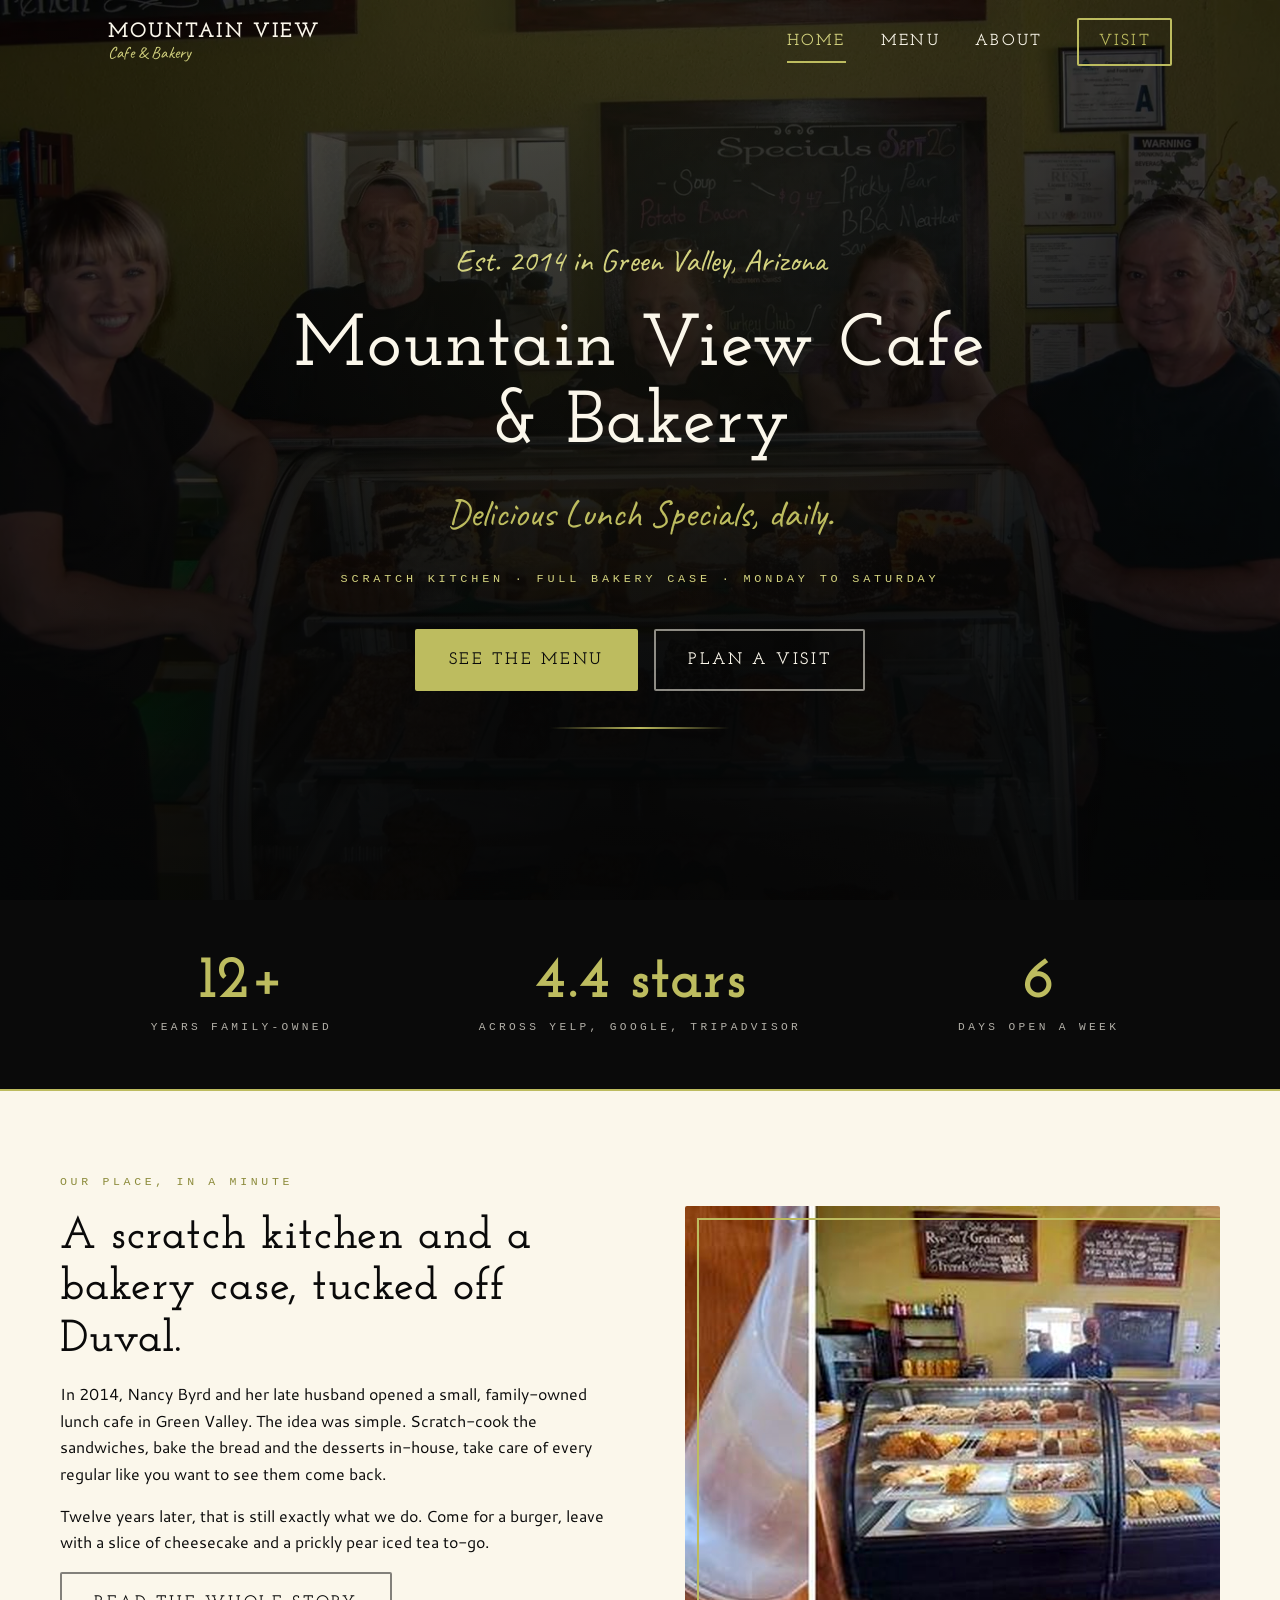
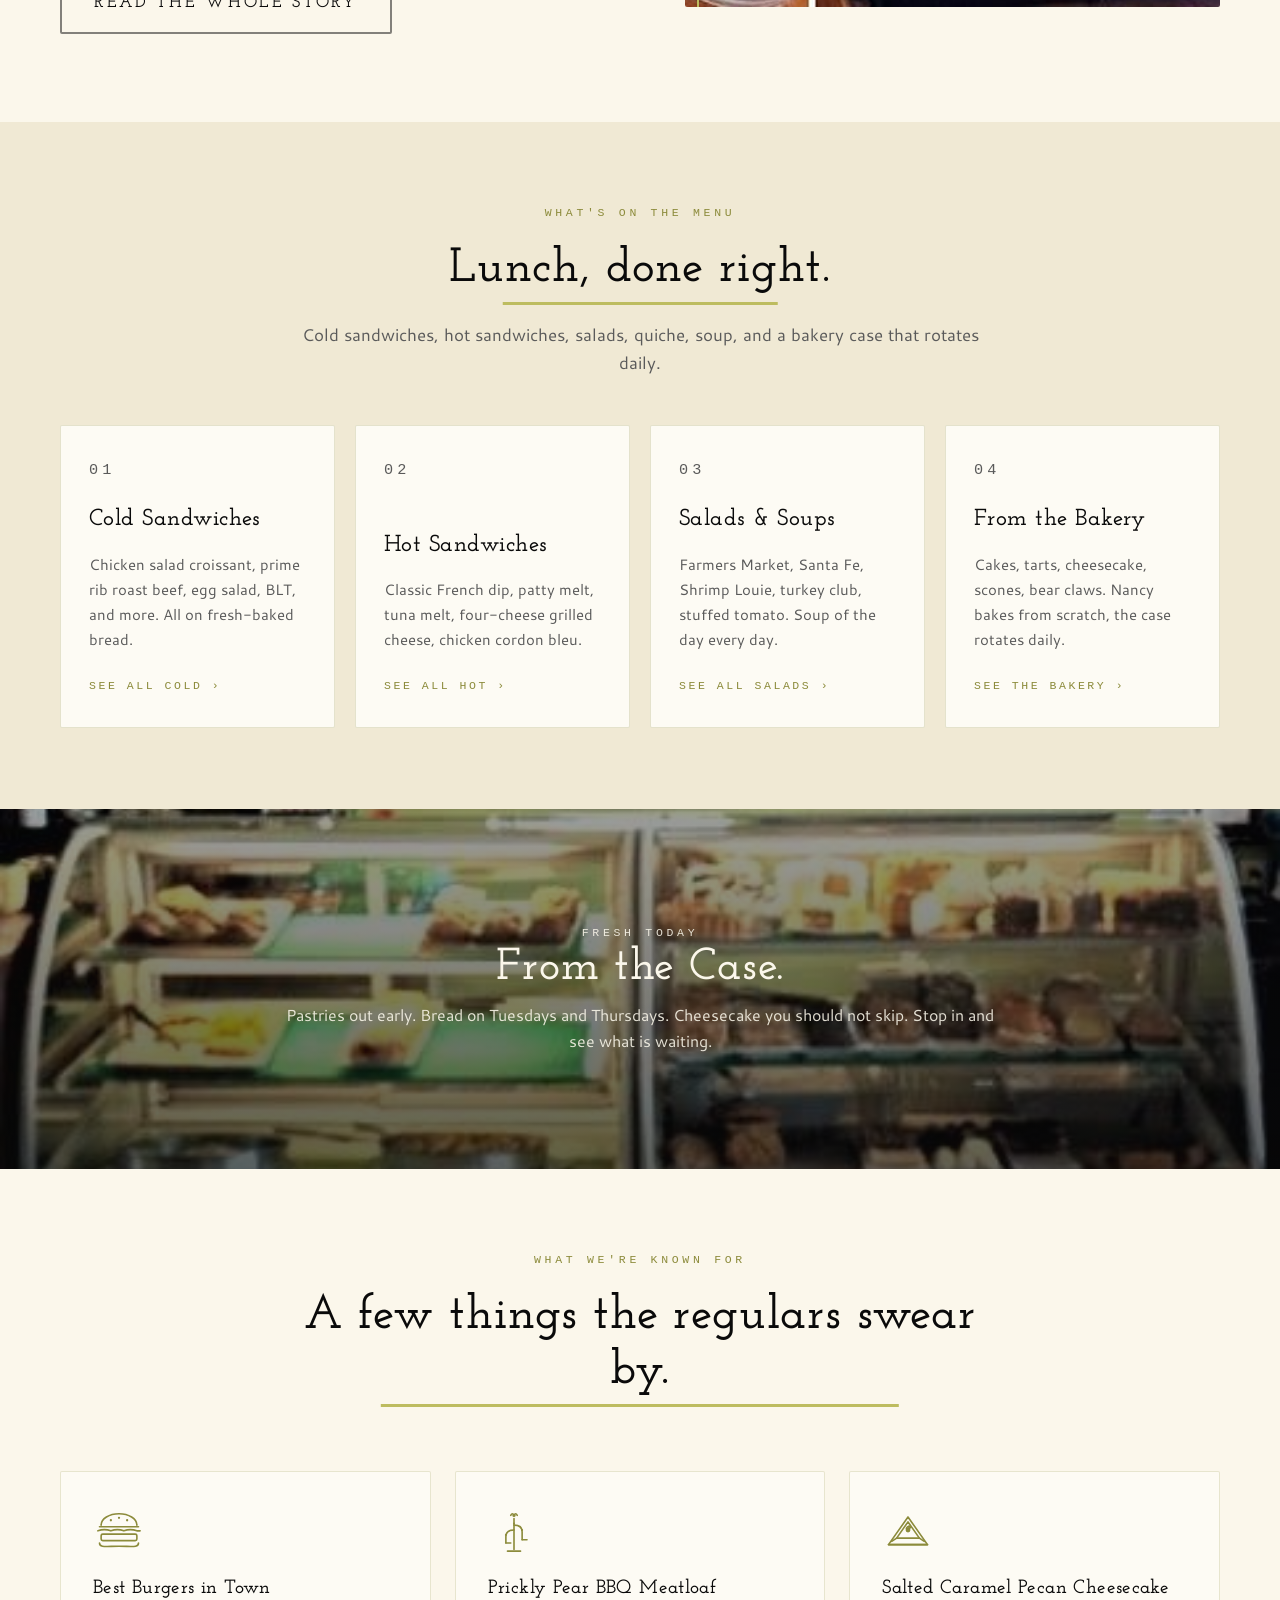
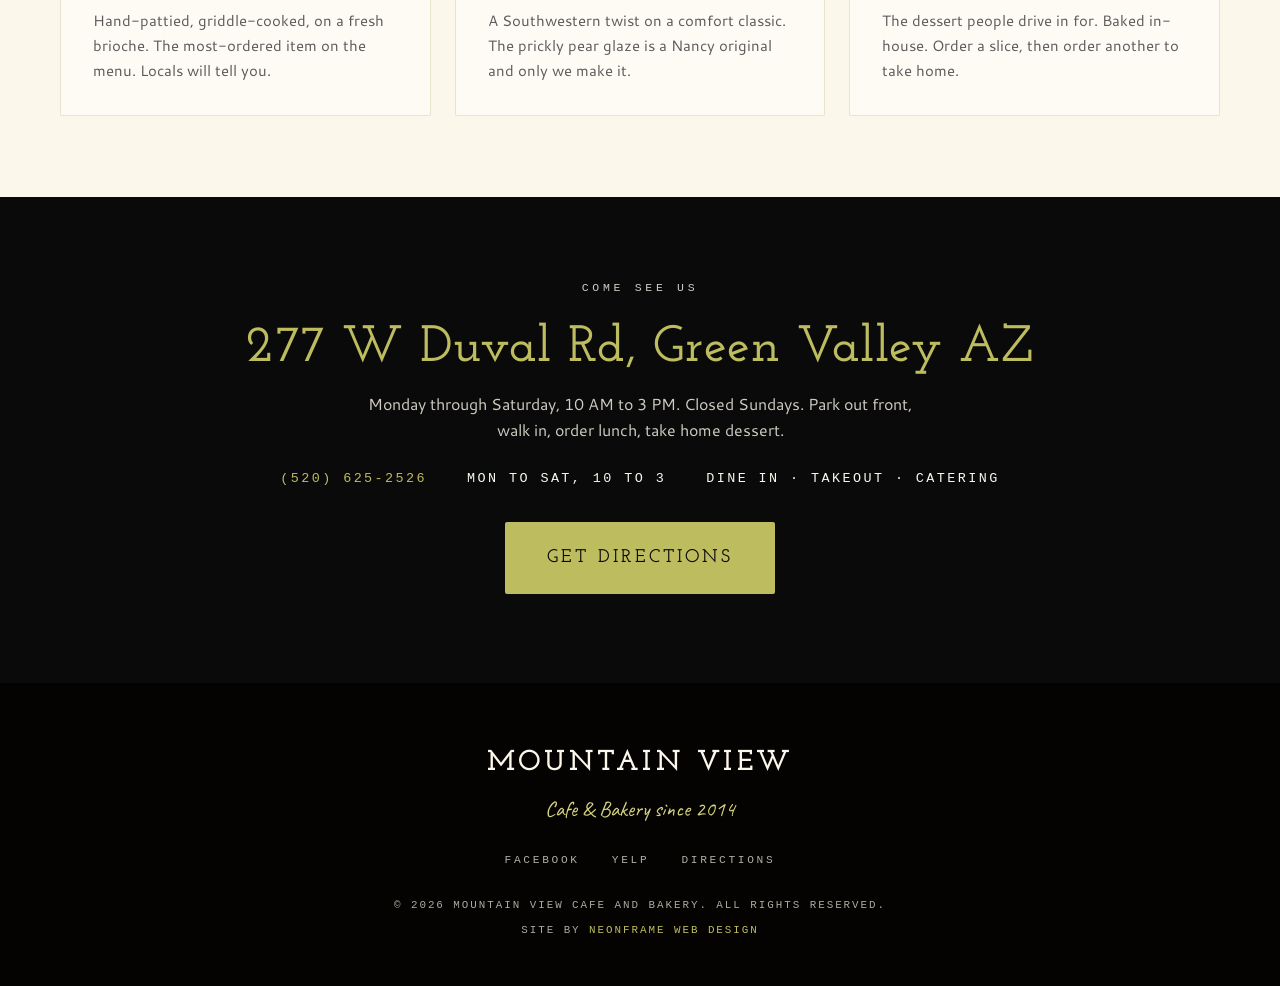
==== commit 3ff04735: "Upgrade image quality and add animation polish Images: - Hero image upgraded from 1600 wide to 2000 " ====
--- a/index.html
+++ b/index.html
@@ -78,7 +78,7 @@
         <a href="about.html" class="btn btn--ghost-dark">Read the Whole Story</a>
       </div>
       <div class="story__photo">
-        <img width="448" height="240" src="images/bakery_case_wide.jpg" alt="Mountain View Cafe bakery case with daily pastries" loading="lazy">
+        <img width="896" height="480" src="images/bakery_case_wide.jpg" alt="Mountain View Cafe bakery case with daily pastries" loading="lazy">
       </div>
     </div>
   </div>
@@ -141,17 +141,46 @@
     </div>
     <div class="touches">
       <div class="touch">
-        <p class="touch__icon">burger</p>
+        <svg class="touch__svg" viewBox="0 0 64 64" fill="none" stroke="currentColor" stroke-width="2" stroke-linecap="round" stroke-linejoin="round" aria-hidden="true">
+          <path d="M10 26 C10 18 20 12 32 12 C44 12 54 18 54 26"/>
+          <circle cx="22" cy="20" r="1.4" fill="currentColor" stroke="none"/>
+          <circle cx="32" cy="17" r="1.4" fill="currentColor" stroke="none"/>
+          <circle cx="42" cy="20" r="1.4" fill="currentColor" stroke="none"/>
+          <path d="M8 28 L56 28"/>
+          <path d="M6 33 Q14 30 22 33 Q30 30 38 33 Q46 30 54 33 Q58 33 58 33"/>
+          <rect x="10" y="37" width="44" height="8" rx="2"/>
+          <path d="M8 48 C8 54 16 52 32 52 C48 52 56 54 56 48"/>
+        </svg>
         <h3>Best Burgers in Town</h3>
         <p>Hand-pattied, griddle-cooked, on a fresh brioche. The most-ordered item on the menu. Locals will tell you.</p>
       </div>
       <div class="touch">
-        <p class="touch__icon">prickly pear</p>
+        <svg class="touch__svg" viewBox="0 0 64 64" fill="none" stroke="currentColor" stroke-width="2" stroke-linecap="round" stroke-linejoin="round" aria-hidden="true">
+          <path d="M32 56 L32 18"/>
+          <path d="M24 58 L40 58"/>
+          <path d="M32 32 Q22 32 22 40 L22 48"/>
+          <path d="M22 48 L28 48"/>
+          <path d="M32 26 Q42 26 42 34 L42 44"/>
+          <path d="M42 44 L48 44"/>
+          <path d="M28 14 Q30 10 32 14 Q34 10 36 14"/>
+          <circle cx="32" cy="14" r="2" fill="currentColor" stroke="none"/>
+          <circle cx="22" cy="38" r="1.2" fill="currentColor" stroke="none"/>
+          <circle cx="42" cy="32" r="1.2" fill="currentColor" stroke="none"/>
+          <circle cx="32" cy="24" r="1.2" fill="currentColor" stroke="none"/>
+        </svg>
         <h3>Prickly Pear BBQ Meatloaf</h3>
         <p>A Southwestern twist on a comfort classic. The prickly pear glaze is a Nancy original and only we make it.</p>
       </div>
       <div class="touch">
-        <p class="touch__icon">cheesecake</p>
+        <svg class="touch__svg" viewBox="0 0 64 64" fill="none" stroke="currentColor" stroke-width="2" stroke-linecap="round" stroke-linejoin="round" aria-hidden="true">
+          <path d="M8 50 L56 50 L32 16 Z"/>
+          <path d="M12 46 L18 42 L32 22 L46 42 L52 46"/>
+          <path d="M8 50 L56 50"/>
+          <path d="M18 42 L46 42"/>
+          <path d="M30 30 Q32 26 34 30"/>
+          <circle cx="32" cy="32" r="3" fill="currentColor" stroke="none"/>
+          <path d="M32 28 Q34 26 35 29"/>
+        </svg>
         <h3>Salted Caramel Pecan Cheesecake</h3>
         <p>The dessert people drive in for. Baked in-house. Order a slice, then order another to take home.</p>
       </div>
--- a/style.css
+++ b/style.css
@@ -641,6 +641,27 @@
   color: var(--olive-deep);
   margin: 0 0 0.5rem;
   line-height: 1;
+}
+.touch__num {
+  font-family: var(--font-display);
+  font-size: 1.6rem;
+  font-weight: 700;
+  color: var(--olive-deep);
+  margin: 0 0 1rem;
+  letter-spacing: 0.12em;
+  line-height: 1;
+  position: relative;
+  padding-left: 2.4rem;
+}
+.touch__num::before {
+  content: '';
+  position: absolute;
+  left: 0;
+  top: 50%;
+  transform: translateY(-50%);
+  width: 2rem;
+  height: 2px;
+  background: var(--olive);
 }
 .touch h3 {
   font-size: 1.2rem;
@@ -959,6 +980,212 @@
   .hero__cta .btn { width: 100%; }
 }
 
+/* ============================================================
+   Motion: extra animations layered on top of the base system
+   ============================================================ */
+
+/* Crops from the composite photo, slight warm treatment to mask pixel grain */
+.touches img,
+.story__photo img,
+.cat-card img {
+  filter: saturate(1.06) contrast(1.02);
+}
+
+/* Animated gold underline under every centered section head */
+.section__head h2 {
+  position: relative;
+  display: inline-block;
+  padding-bottom: 0.5rem;
+}
+.section__head h2::after {
+  content: '';
+  position: absolute;
+  left: 50%;
+  bottom: 0;
+  width: 0;
+  height: 3px;
+  background: var(--olive);
+  transform: translateX(-50%);
+  transition: width 0.9s cubic-bezier(0.22, 1, 0.36, 1) 0.25s;
+}
+.rise.visible .section__head h2::after,
+.section.visible .section__head h2::after,
+body.is-home .section.visible .section__head h2::after {
+  width: 72%;
+}
+/* Stand-alone heads that aren't children of .rise get it on page load */
+.section:not(.rise) .section__head h2::after {
+  width: 72%;
+}
+
+/* Menu category gets its own underline on scroll reveal */
+.menu-cat__head {
+  position: relative;
+}
+.menu-cat__head::after {
+  content: '';
+  position: absolute;
+  left: 0;
+  bottom: -2px;
+  width: 0;
+  height: 2px;
+  background: var(--olive-bright);
+  transition: width 1.1s cubic-bezier(0.22, 1, 0.36, 1) 0.1s;
+}
+.menu-cat.visible .menu-cat__head::after { width: 100%; }
+
+/* Stagger child reveal in grids */
+.category-grid .cat-card,
+.touches .touch,
+.crew .crew__card,
+.know li,
+.beer-flight .beer {
+  opacity: 0;
+  transform: translateY(20px);
+  transition: opacity 0.7s cubic-bezier(0.22, 1, 0.36, 1), transform 0.7s cubic-bezier(0.22, 1, 0.36, 1);
+}
+.rise.visible .category-grid .cat-card,
+.rise.visible .touches .touch,
+.rise.visible .crew .crew__card,
+.rise.visible .know li,
+.rise.visible .beer-flight .beer,
+.category-grid.visible .cat-card,
+.touches.visible .touch,
+.crew.visible .crew__card,
+.know.visible li,
+.beer-flight.visible .beer {
+  opacity: 1;
+  transform: translateY(0);
+}
+.rise.visible .category-grid .cat-card:nth-child(1),
+.rise.visible .touches .touch:nth-child(1),
+.rise.visible .crew .crew__card:nth-child(1),
+.rise.visible .know li:nth-child(1) { transition-delay: 0.05s; }
+.rise.visible .category-grid .cat-card:nth-child(2),
+.rise.visible .touches .touch:nth-child(2),
+.rise.visible .crew .crew__card:nth-child(2),
+.rise.visible .know li:nth-child(2) { transition-delay: 0.15s; }
+.rise.visible .category-grid .cat-card:nth-child(3),
+.rise.visible .touches .touch:nth-child(3),
+.rise.visible .crew .crew__card:nth-child(3),
+.rise.visible .know li:nth-child(3) { transition-delay: 0.25s; }
+.rise.visible .category-grid .cat-card:nth-child(4),
+.rise.visible .touches .touch:nth-child(4),
+.rise.visible .know li:nth-child(4) { transition-delay: 0.35s; }
+.rise.visible .touches .touch:nth-child(5),
+.rise.visible .know li:nth-child(5) { transition-delay: 0.45s; }
+.rise.visible .touches .touch:nth-child(6),
+.rise.visible .know li:nth-child(6) { transition-delay: 0.55s; }
+.rise.visible .know li:nth-child(7) { transition-delay: 0.65s; }
+.rise.visible .know li:nth-child(8) { transition-delay: 0.75s; }
+
+/* Button shimmer sweep on hover */
+.btn {
+  position: relative;
+  overflow: hidden;
+  isolation: isolate;
+}
+.btn::before {
+  content: '';
+  position: absolute;
+  top: 0;
+  left: -120%;
+  width: 80%;
+  height: 100%;
+  background: linear-gradient(100deg, transparent 0%, rgba(255, 255, 255, 0.28) 50%, transparent 100%);
+  transition: left 0.7s cubic-bezier(0.4, 0, 0.2, 1);
+  z-index: -1;
+  pointer-events: none;
+}
+.btn:hover::before { left: 120%; }
+
+/* Card glow + lift */
+.cat-card, .touch, .crew__card {
+  position: relative;
+}
+.cat-card::before {
+  content: '';
+  position: absolute;
+  inset: 0;
+  border-radius: inherit;
+  background: radial-gradient(circle at var(--mx, 50%) var(--my, 50%), rgba(189, 188, 95, 0.14), transparent 55%);
+  opacity: 0;
+  transition: opacity 0.4s ease;
+  pointer-events: none;
+}
+.cat-card:hover::before { opacity: 1; }
+
+/* SVG icon animation for touches */
+.touch__svg {
+  width: 52px;
+  height: 52px;
+  color: var(--olive-deep);
+  margin: 0 0 0.9rem;
+  transition: transform 0.5s cubic-bezier(0.22, 1, 0.36, 1), color 0.4s ease;
+}
+.touch:hover .touch__svg {
+  transform: translateY(-4px) rotate(-4deg);
+  color: var(--olive);
+}
+
+/* Hero parallax: set by JS --parallax-y custom property */
+.hero__bg {
+  will-change: transform;
+  transform: translate3d(0, var(--parallax-y, 0), 0);
+  transition: transform 0.12s linear;
+}
+
+/* Subtle pulse on the hero tagline to draw the eye */
+@keyframes subtleGlow {
+  0%, 100% { opacity: 0.92; }
+  50%      { opacity: 1; }
+}
+.hero__tagline { animation: subtleGlow 3.2s ease-in-out infinite; }
+
+/* Marquee-style animation on hero__eyebrow on first load */
+@keyframes slideFadeIn {
+  from { opacity: 0; transform: translateY(-12px) letter-spacing(0.5em); }
+  to   { opacity: 1; transform: translateY(0); }
+}
+.hero__inner > * {
+  animation: slideFadeIn 0.9s cubic-bezier(0.22, 1, 0.36, 1) both;
+}
+.hero__inner > *:nth-child(1) { animation-delay: 0.05s; }
+.hero__inner > *:nth-child(2) { animation-delay: 0.2s; }
+.hero__inner > *:nth-child(3) { animation-delay: 0.35s; }
+.hero__inner > *:nth-child(4) { animation-delay: 0.5s; }
+.hero__inner > *:nth-child(5) { animation-delay: 0.65s; }
+
+/* Stats counter pulse when they finish */
+.stats__inner > div {
+  animation: slideFadeIn 0.8s cubic-bezier(0.22, 1, 0.36, 1) both;
+}
+.stats__inner > div:nth-child(1) { animation-delay: 0.1s; }
+.stats__inner > div:nth-child(2) { animation-delay: 0.25s; }
+.stats__inner > div:nth-child(3) { animation-delay: 0.4s; }
+
+/* Story photo has a subtle float */
+.story__photo {
+  transition: transform 0.6s cubic-bezier(0.22, 1, 0.36, 1);
+}
+.story__photo:hover {
+  transform: translateY(-4px);
+}
+
+/* Ripple/sweep under the hero: animated gold line */
+.hero__inner::after {
+  content: '';
+  display: block;
+  width: 0;
+  height: 2px;
+  background: linear-gradient(90deg, transparent, var(--olive), transparent);
+  margin: 1rem auto 0;
+  animation: ruleGrow 1.1s cubic-bezier(0.22, 1, 0.36, 1) 0.8s forwards;
+}
+@keyframes ruleGrow {
+  to { width: 180px; }
+}
+
 @media (prefers-reduced-motion: reduce) {
   *, *::before, *::after {
     animation-duration: 0.01ms !important;
@@ -966,4 +1193,15 @@
     transition-duration: 0.01ms !important;
   }
   .rise { opacity: 1; transform: none; }
-}
+  .category-grid .cat-card,
+  .touches .touch,
+  .crew .crew__card,
+  .know li,
+  .beer-flight .beer { opacity: 1; transform: none; }
+  .section__head h2::after,
+  .menu-cat__head::after { width: 72% !important; }
+  .hero__inner > *,
+  .stats__inner > div,
+  .hero__inner::after { animation: none !important; opacity: 1 !important; }
+  .hero__inner::after { width: 180px; }
+}
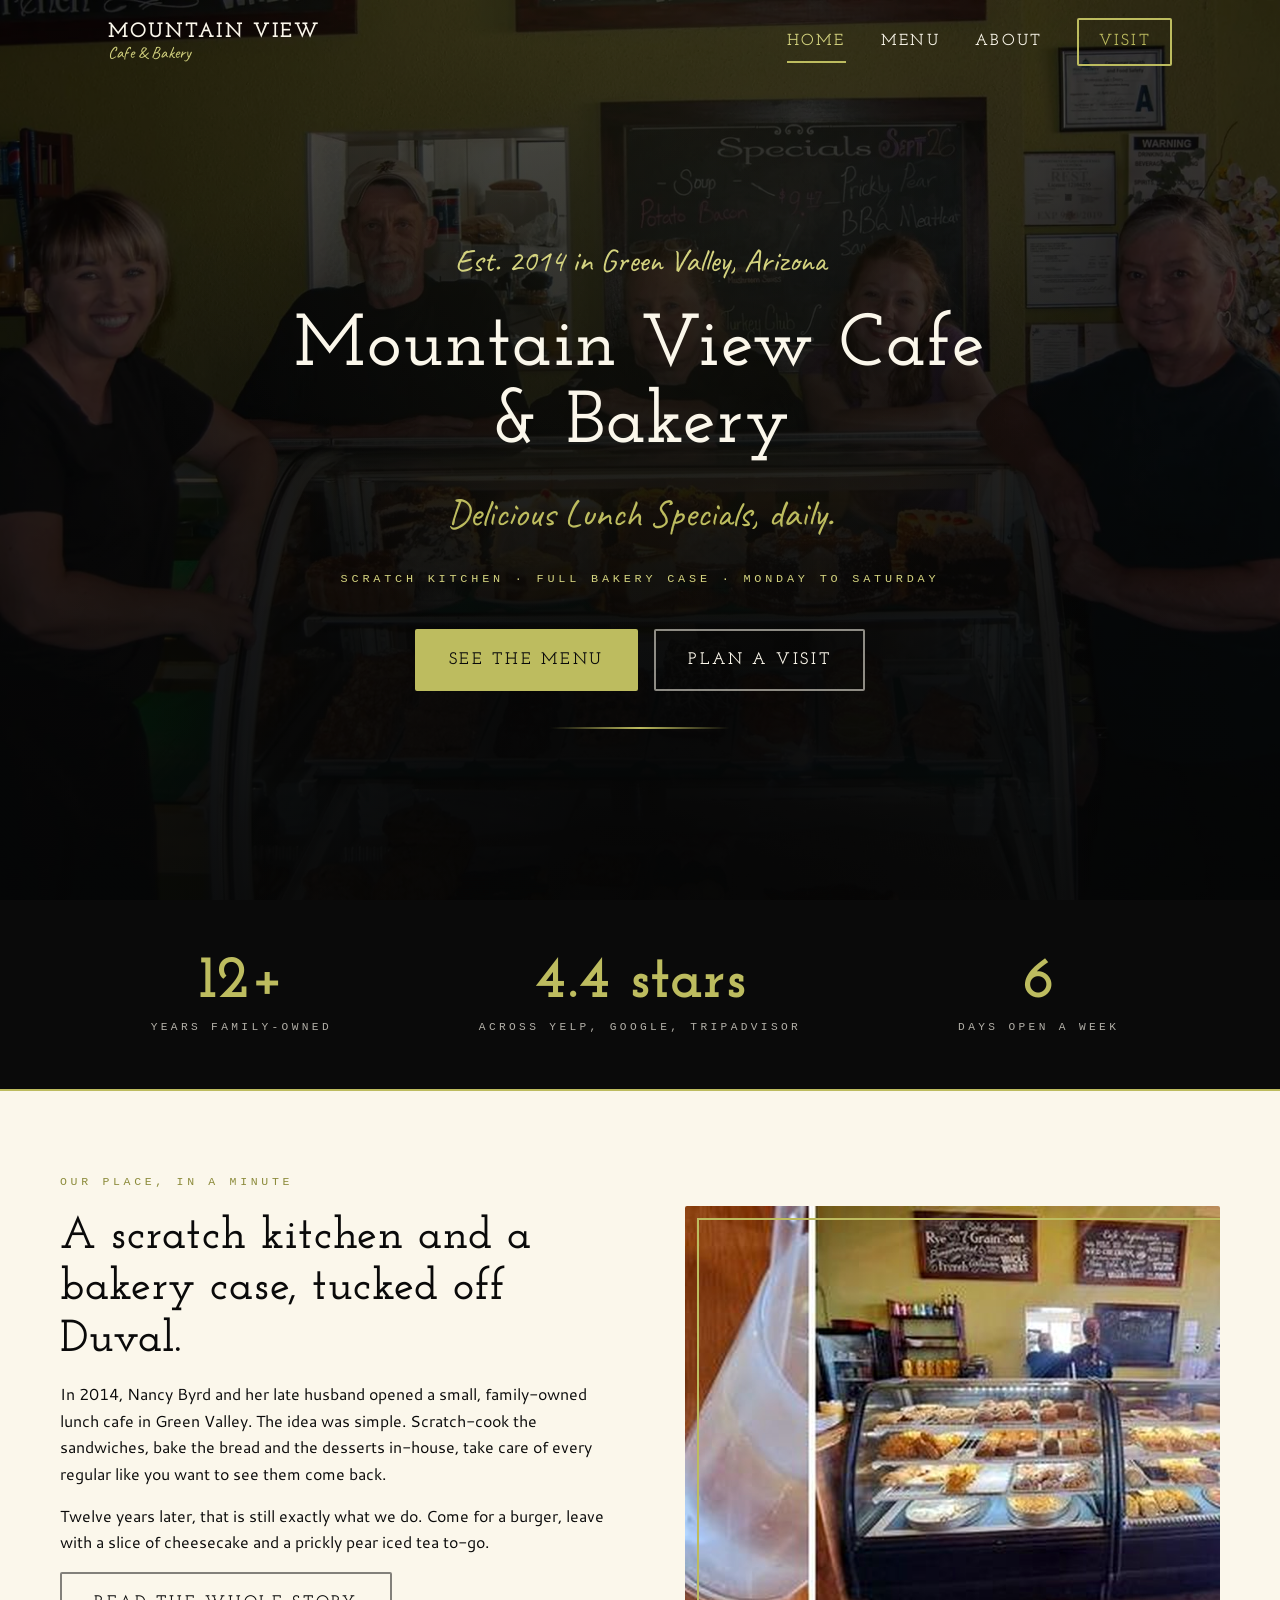
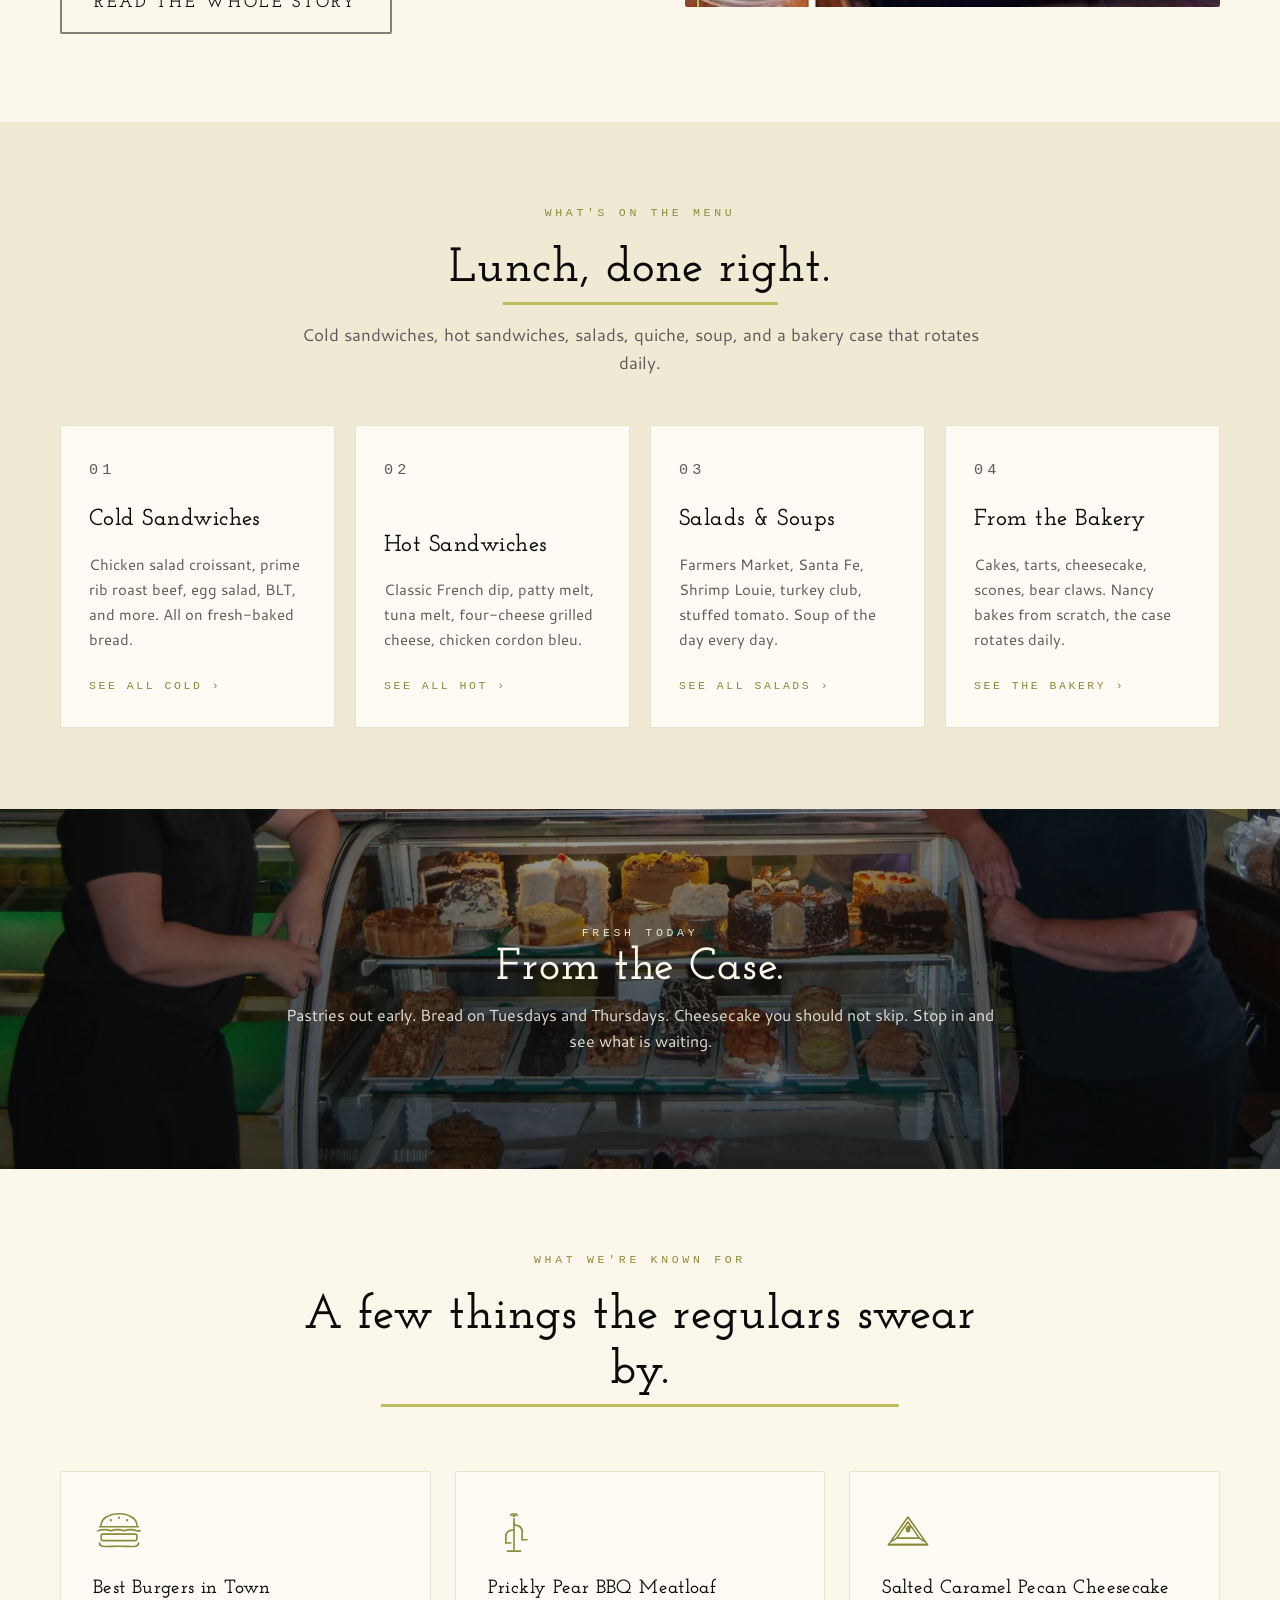
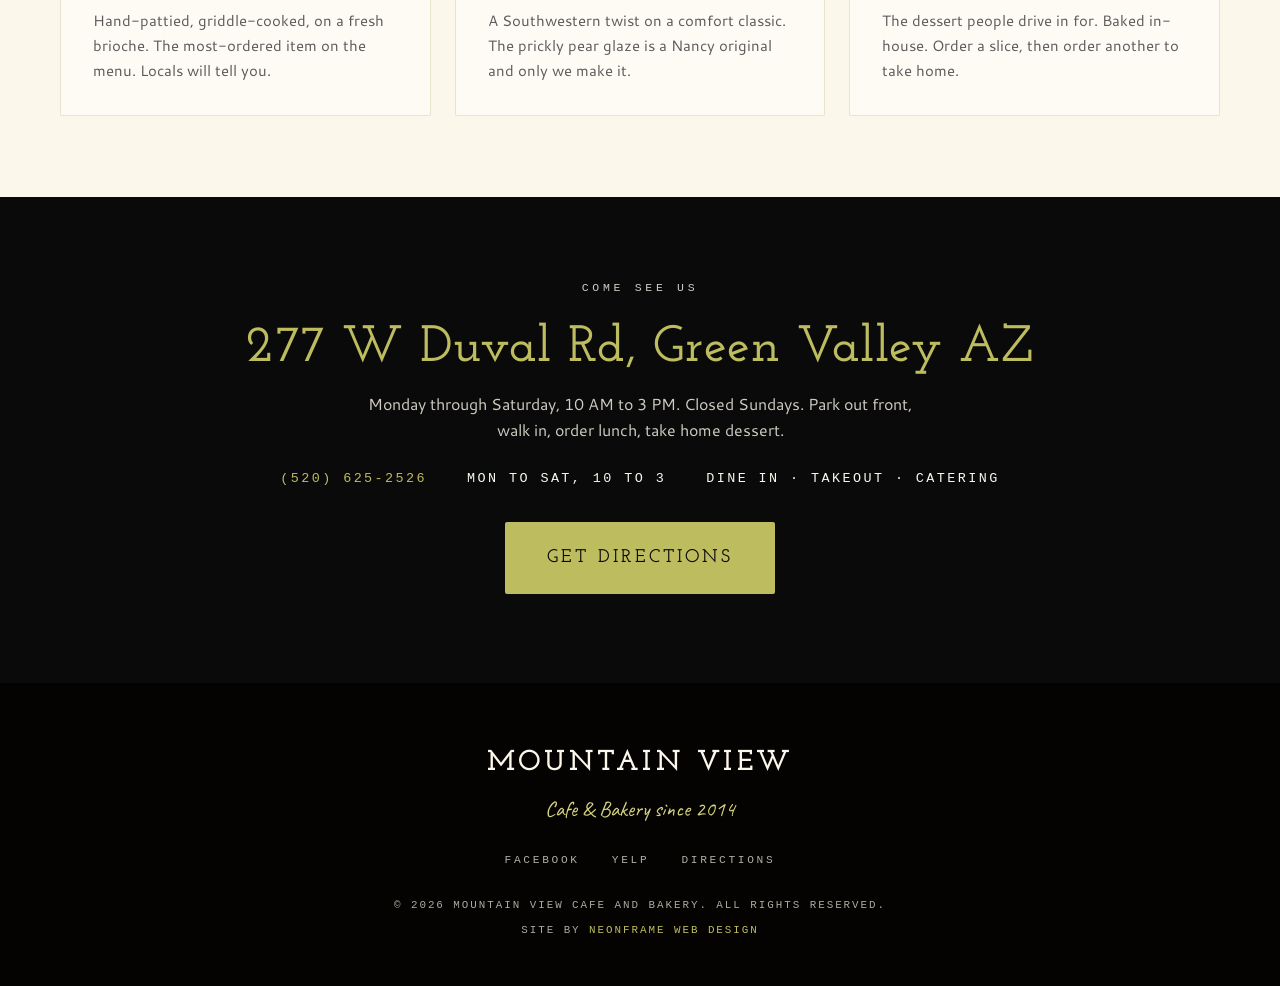
==== commit d84becf1: "Fix blurry 'From the Case' band image The bakery-band section was pulling bakery_case.jpg (only 485x" ====
--- a/index.html
+++ b/index.html
@@ -125,7 +125,7 @@
   </div>
 </section>
 
-<section class="bakery-band rise" style="background-image: url('images/bakery_case.jpg');">
+<section class="bakery-band rise" style="background-image: url('images/bakery_band.webp');">
   <div class="bakery-band__inner">
     <p class="eyebrow eyebrow--cream">Fresh Today</p>
     <h2>From the Case.</h2>
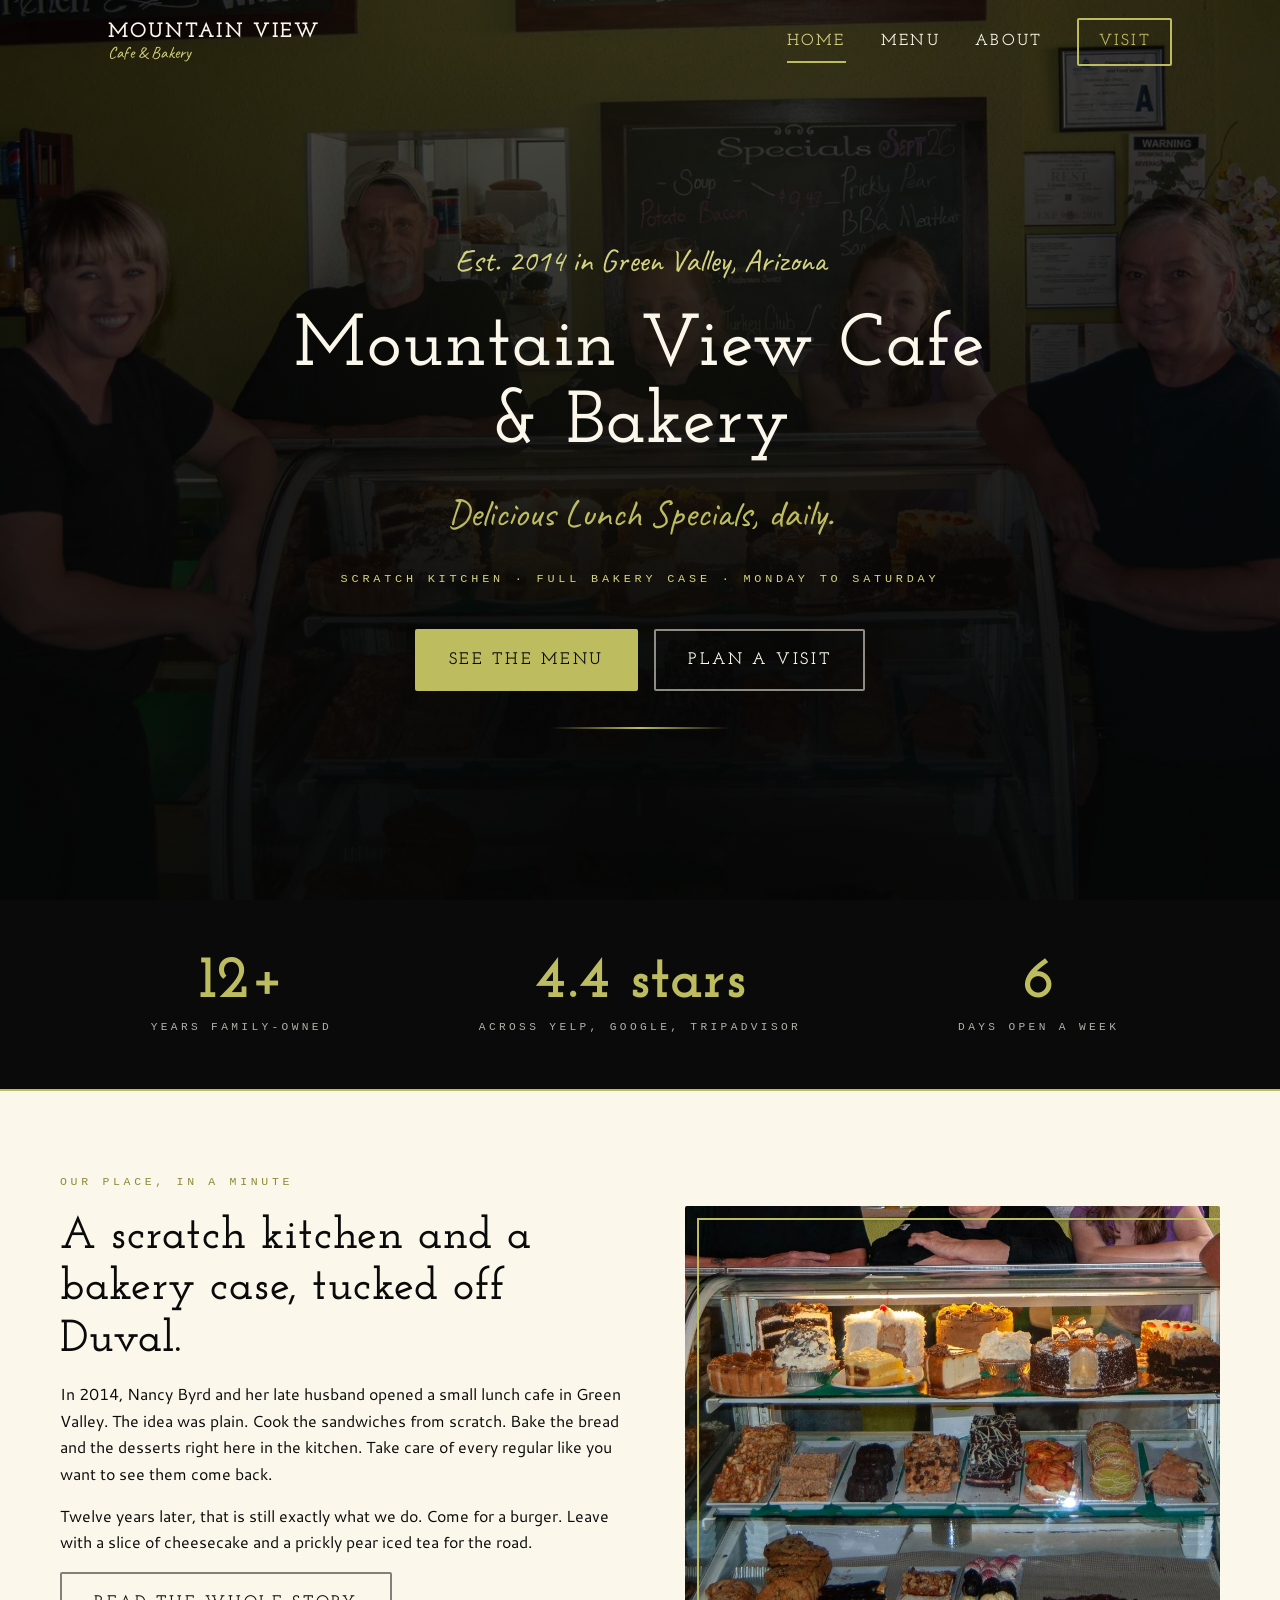
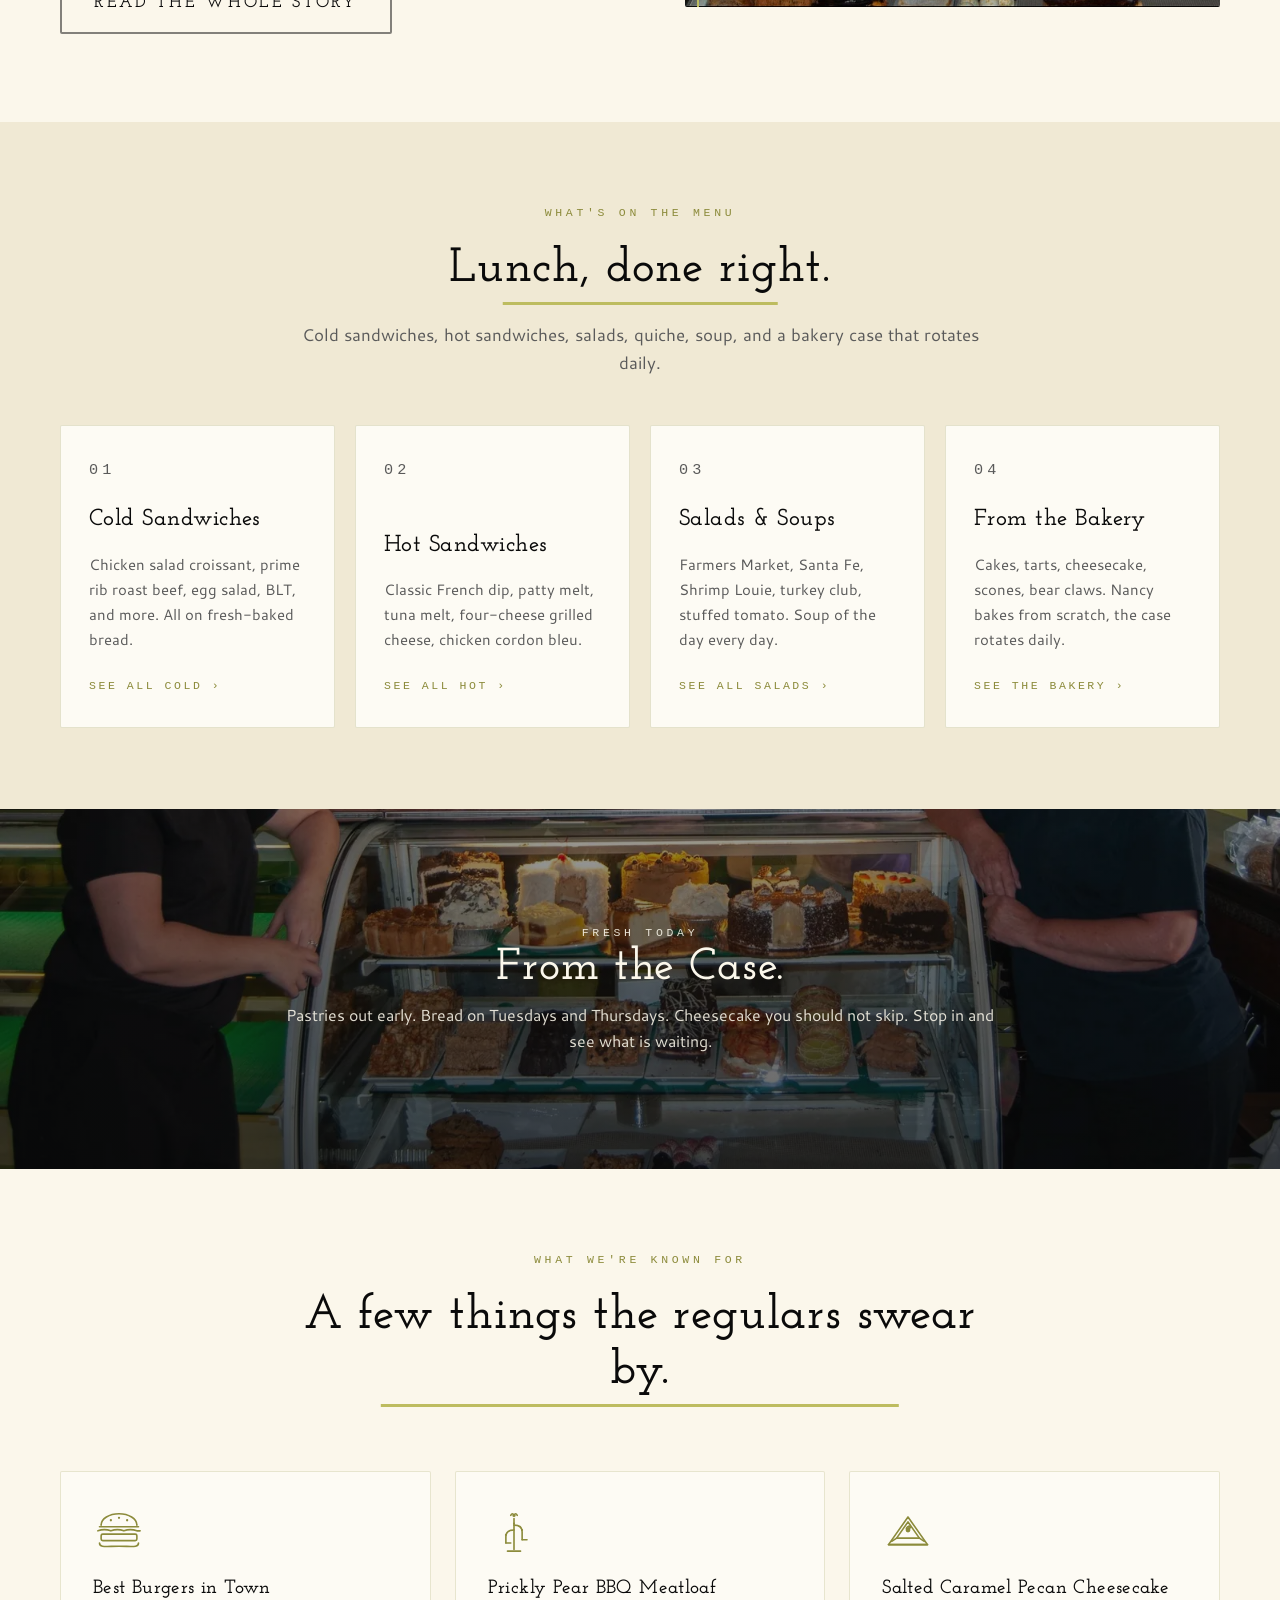
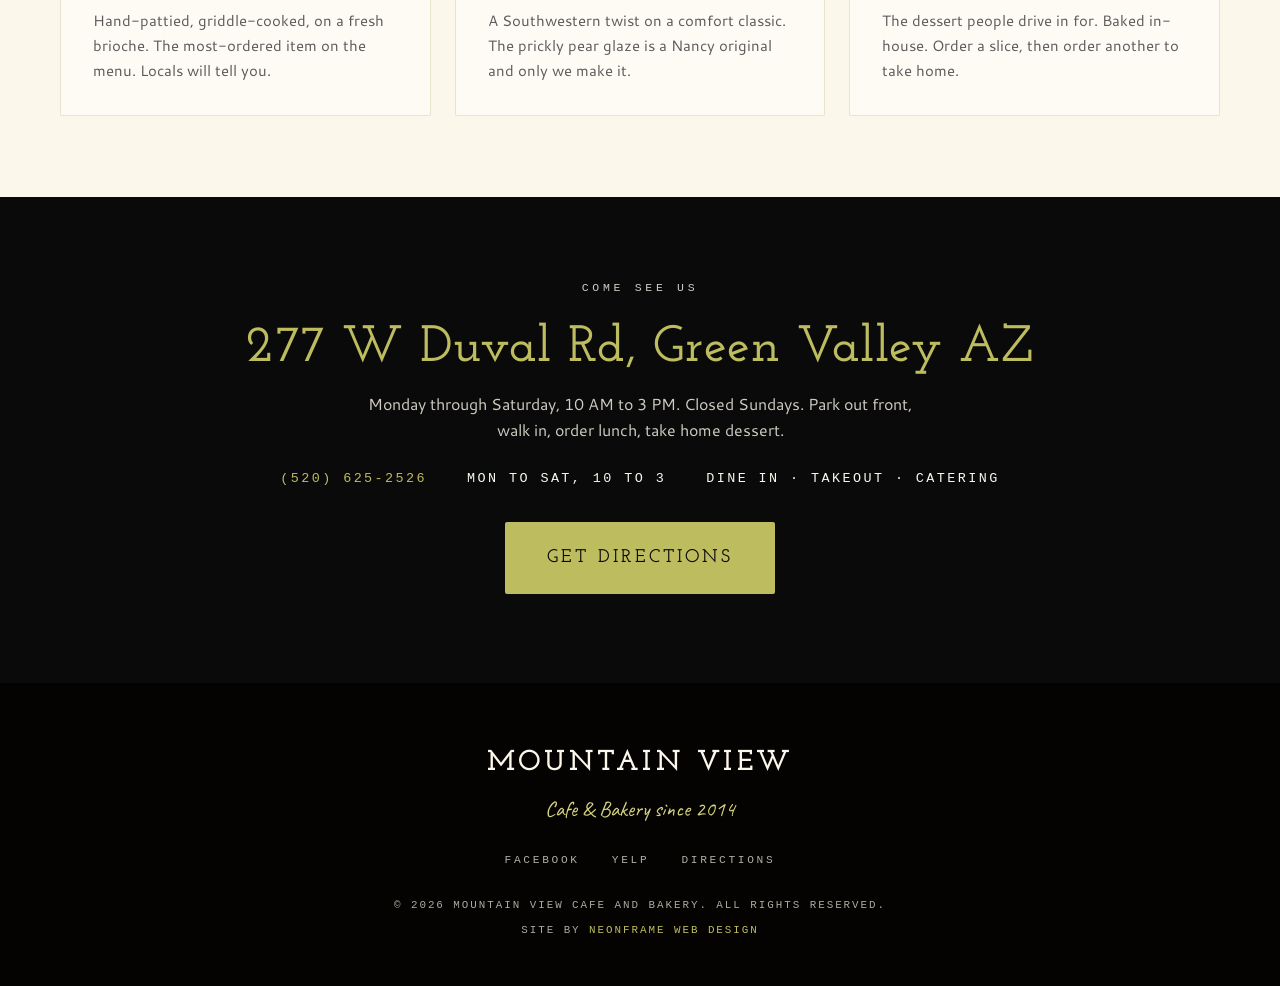
==== commit a47f38d3: "Fix blurry story photo and rewrite its paragraph without hyphens Image: swap story__photo from baker" ====
--- a/index.html
+++ b/index.html
@@ -73,12 +73,12 @@
       <div class="story__copy">
         <p class="eyebrow">Our Place, In a Minute</p>
         <h2>A scratch kitchen and a bakery case, tucked off Duval.</h2>
-        <p>In 2014, Nancy Byrd and her late husband opened a small, family-owned lunch cafe in Green Valley. The idea was simple. Scratch-cook the sandwiches, bake the bread and the desserts in-house, take care of every regular like you want to see them come back.</p>
-        <p>Twelve years later, that is still exactly what we do. Come for a burger, leave with a slice of cheesecake and a prickly pear iced tea to-go.</p>
+        <p>In 2014, Nancy Byrd and her late husband opened a small lunch cafe in Green Valley. The idea was plain. Cook the sandwiches from scratch. Bake the bread and the desserts right here in the kitchen. Take care of every regular like you want to see them come back.</p>
+        <p>Twelve years later, that is still exactly what we do. Come for a burger. Leave with a slice of cheesecake and a prickly pear iced tea for the road.</p>
         <a href="about.html" class="btn btn--ghost-dark">Read the Whole Story</a>
       </div>
       <div class="story__photo">
-        <img width="896" height="480" src="images/bakery_case_wide.jpg" alt="Mountain View Cafe bakery case with daily pastries" loading="lazy">
+        <img width="1200" height="728" src="images/story_case.jpg" alt="Cakes and pastries on display in the Mountain View Cafe bakery case" loading="lazy">
       </div>
     </div>
   </div>
